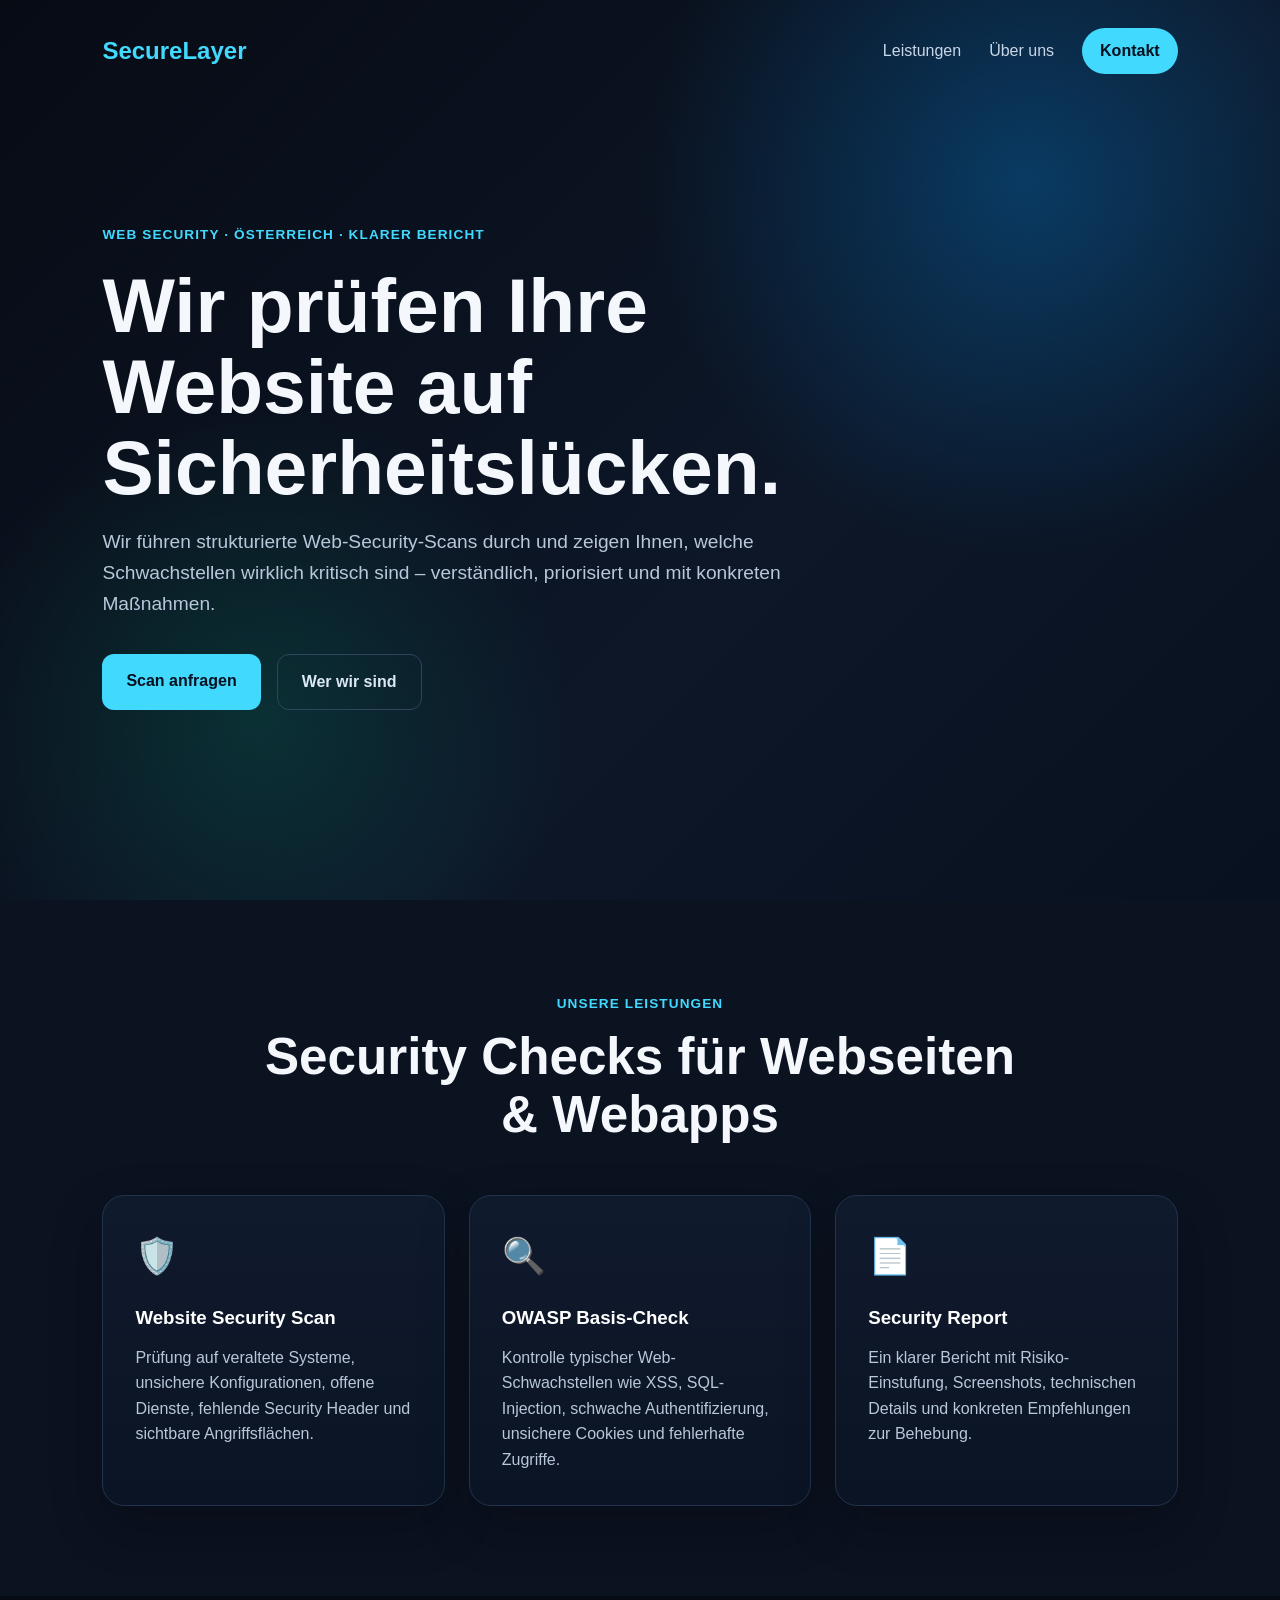
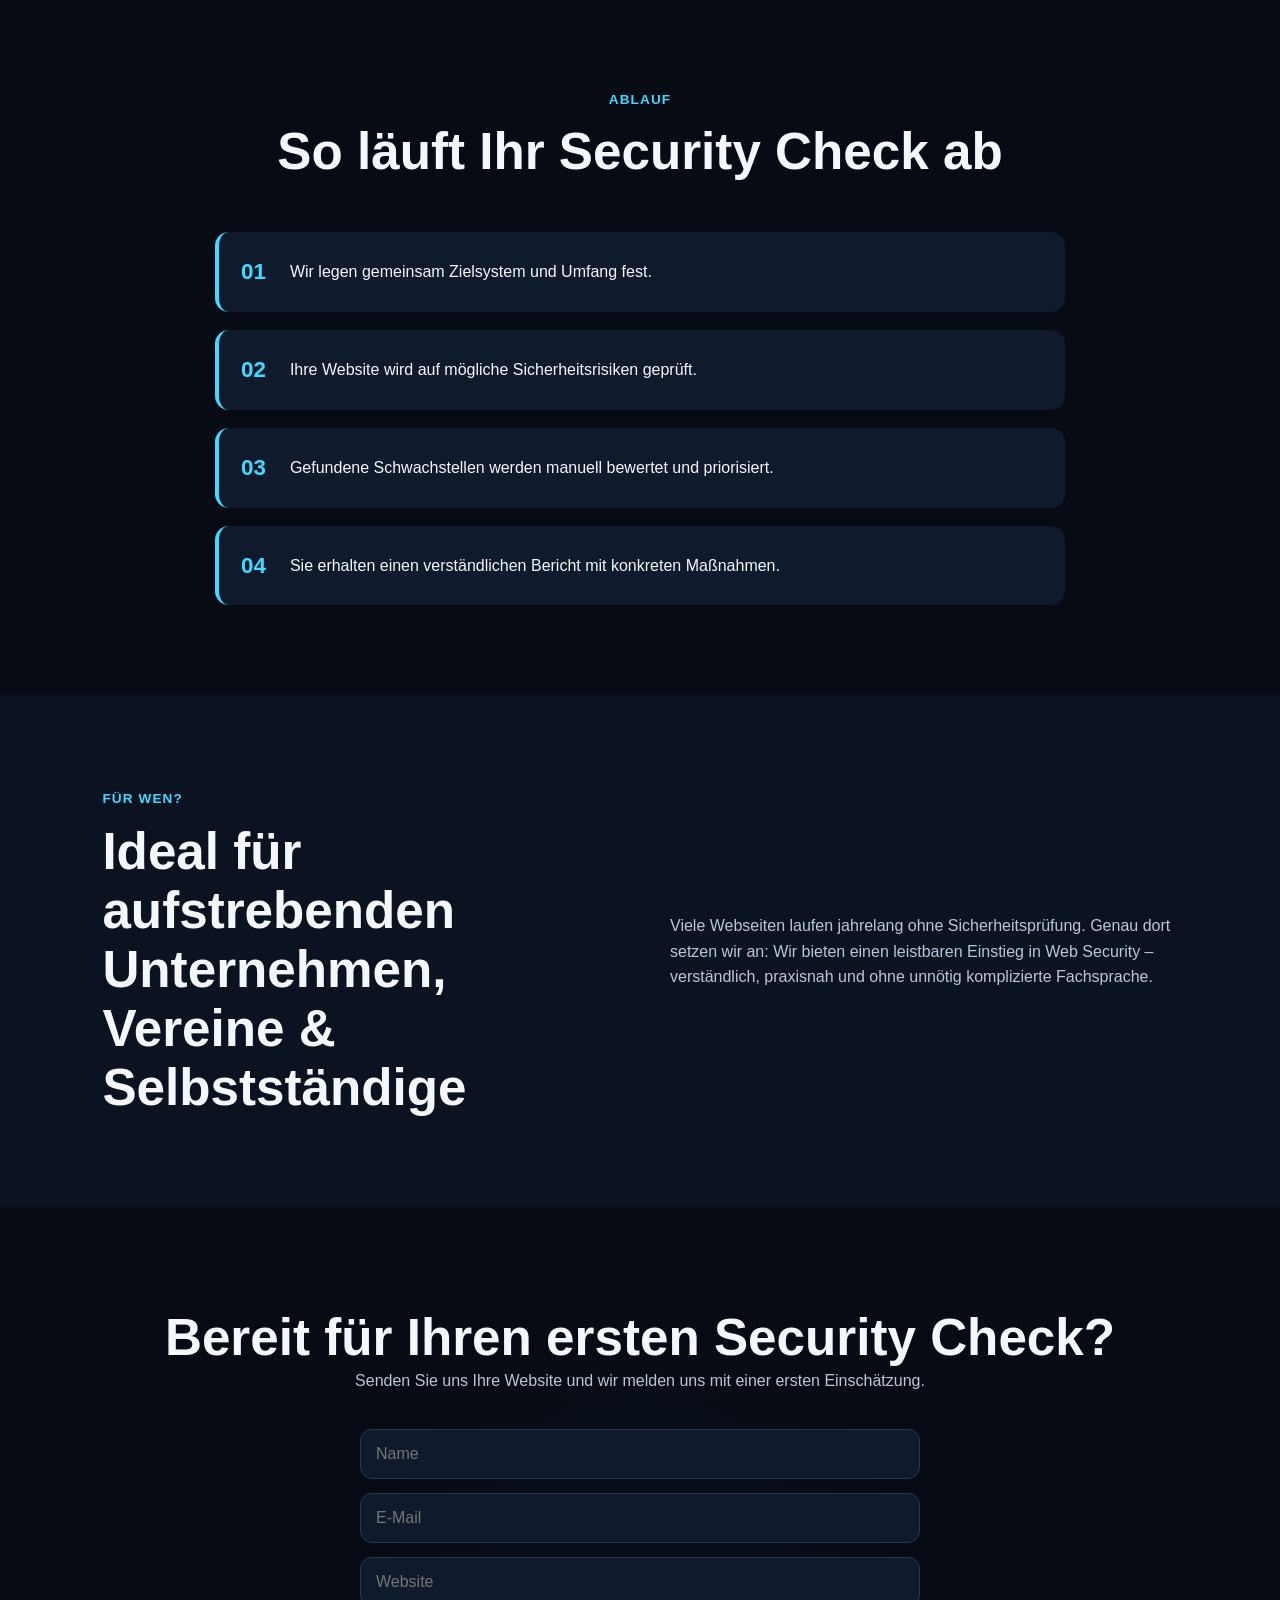
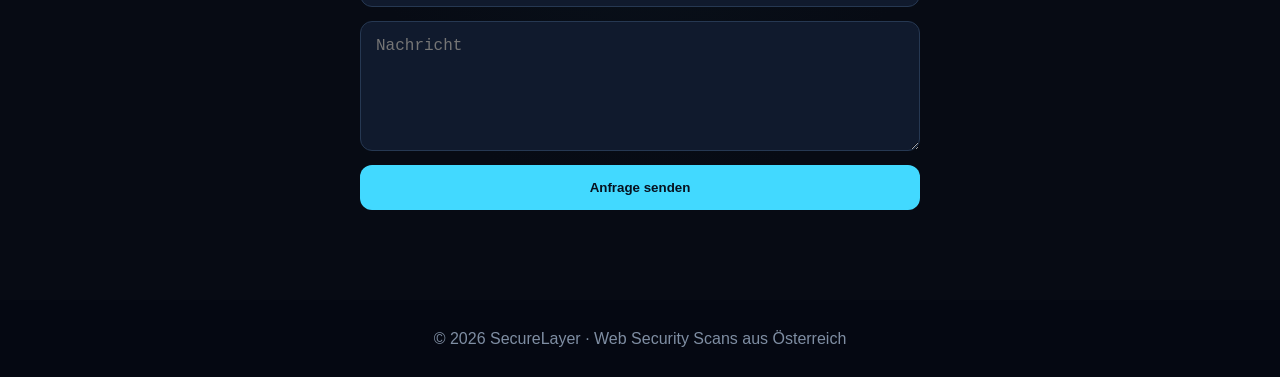
==== index.html @ 0f9eea91 "timeline umformuliert" ====
<!DOCTYPE html>
<html lang="de">
<head>
  <meta charset="UTF-8">
  <meta name="viewport" content="width=device-width, initial-scale=1.0">
  <title>SecureLayer | Web Security Scans</title>
  <link rel="stylesheet" href="style.css">
</head>
<body>

<header class="hero">
  <nav class="navbar">
    <div class="logo">SecureLayer</div>

    <div class="nav-links">
      <a href="#leistungen">Leistungen</a>
      <a href="about.html">Über uns</a>
      <a href="#kontakt" class="nav-cta">Kontakt</a>
    </div>
  </nav>

  <section class="hero-content">
    <div class="badge">Web Security · Österreich · Klarer Bericht</div>

    <h1>Wir prüfen Ihre Website auf Sicherheitslücken.</h1>

    <p>
      Wir führen strukturierte Web-Security-Scans durch und zeigen Ihnen,
      welche Schwachstellen wirklich kritisch sind – verständlich, priorisiert
      und mit konkreten Maßnahmen.
    </p>

    <div class="hero-buttons">
      <a href="#kontakt" class="btn primary">Scan anfragen</a>
      <a href="about.html" class="btn secondary">Wer wir sind</a>
    </div>
  </section>
</header>

<main>

  <section id="leistungen" class="section">
    <div class="section-title">
      <span>Unsere Leistungen</span>
      <h2>Security Checks für Webseiten & Webapps</h2>
    </div>

    <div class="service-grid">
      <article class="service-card">
        <div class="icon">🛡️</div>
        <h3>Website Security Scan</h3>
        <p>
          Prüfung auf veraltete Systeme, unsichere Konfigurationen,
          offene Dienste, fehlende Security Header und sichtbare Angriffsflächen.
        </p>
      </article>

      <article class="service-card">
        <div class="icon">🔍</div>
        <h3>OWASP Basis-Check</h3>
        <p>
          Kontrolle typischer Web-Schwachstellen wie XSS, SQL-Injection,
          schwache Authentifizierung, unsichere Cookies und fehlerhafte Zugriffe.
        </p>
      </article>

      <article class="service-card">
        <div class="icon">📄</div>
        <h3>Security Report</h3>
        <p>
          Ein klarer Bericht mit Risiko-Einstufung, Screenshots,
          technischen Details und konkreten Empfehlungen zur Behebung.
        </p>
      </article>
    </div>
  </section>

  <section class="section dark">
    <div class="section-title">
      <span>Ablauf</span>
      <h2>So läuft Ihr Security Check ab</h2>
    <!--immernoch umschreiben--> 
    </div>

    <div class="timeline">
      <div>
        <strong>01</strong>
        <p>Wir legen gemeinsam Zielsystem und Umfang fest.</p>
      </div>

      <div>
        <strong>02</strong>
        <p>Ihre Website wird auf mögliche Sicherheitsrisiken geprüft.</p>
      </div>

      <div>
        <strong>03</strong>
        <p>Gefundene Schwachstellen werden manuell bewertet und priorisiert.</p>
      </div>

      <div>
        <strong>04</strong>
        <p>Sie erhalten einen verständlichen Bericht mit konkreten Maßnahmen.</p>
      </div>
    </div>
  </section>
  <!--bis zu diesem Absatz--> 

  <section class="section">
    <div class="split">
      <div>
        <span class="small-label">Für wen?</span>
        <h2>Ideal für aufstrebenden Unternehmen, Vereine & Selbstständige</h2>
      </div>

      <p>
        Viele Webseiten laufen jahrelang ohne Sicherheitsprüfung.
        Genau dort setzen wir an: Wir bieten einen leistbaren Einstieg in
        Web Security – verständlich, praxisnah und ohne unnötig komplizierte Fachsprache.
      </p>
    </div>
  </section>

  <section id="kontakt" class="contact">
    <h2>Bereit für Ihren ersten Security Check?</h2>
    <p>Senden Sie uns Ihre Website und wir melden uns mit einer ersten Einschätzung.</p>

    <form>
      <input type="text" placeholder="Name">
      <input type="email" placeholder="E-Mail">
      <input type="text" placeholder="Website">
      <textarea placeholder="Nachricht"></textarea>
      <button type="submit">Anfrage senden</button>
    </form>
  </section>

</main>

<footer>
  <p>© 2026 SecureLayer · Web Security Scans aus Österreich</p>
</footer>

</body>
</html>
---- style.css ----
* {
  margin: 0;
  padding: 0;
  box-sizing: border-box;
}

body {
  font-family: Inter, Arial, sans-serif;
  background: #070b14;
  color: #f4f7fb;
  line-height: 1.6;
}

a {
  color: inherit;
  text-decoration: none;
}

.hero {
  min-height: 100vh;
  padding: 28px 8%;
  background:
    radial-gradient(circle at 80% 20%, rgba(0, 153, 255, 0.28), transparent 30%),
    radial-gradient(circle at 20% 80%, rgba(0, 255, 179, 0.12), transparent 25%),
    linear-gradient(135deg, #070b14, #0d1728 60%, #07111f);
}

.navbar {
  display: flex;
  justify-content: space-between;
  align-items: center;
}

.logo {
  font-size: 1.5rem;
  font-weight: 800;
  color: #42d9ff;
}

.nav-links {
  display: flex;
  gap: 28px;
  align-items: center;
}

.nav-links a {
  color: #c9d6e8;
}

.nav-cta {
  background: #42d9ff;
  color: #06111f !important;
  padding: 10px 18px;
  border-radius: 999px;
  font-weight: 700;
}

.hero-content {
  max-width: 820px;
  margin-top: 150px;
}

.badge,
.small-label,
.section-title span,
.subpage-title span {
  color: #42d9ff;
  font-weight: 700;
  letter-spacing: 0.08em;
  text-transform: uppercase;
  font-size: 0.85rem;
}

h1 {
  font-size: clamp(2.6rem, 6vw, 5rem);
  line-height: 1.05;
  margin: 20px 0;
}

.hero-content p,
.subpage-title p {
  max-width: 680px;
  color: #b8c7da;
  font-size: 1.2rem;
}

.hero-buttons {
  margin-top: 35px;
  display: flex;
  gap: 16px;
}

.btn {
  padding: 14px 24px;
  border-radius: 12px;
  font-weight: 800;
}

.primary {
  background: #42d9ff;
  color: #06111f;
}

.secondary {
  border: 1px solid #31445f;
  color: #dce8f7;
}

.section {
  padding: 90px 8%;
  background: #0b1220;
}

.dark {
  background: #070b14;
}

.section-title {
  text-align: center;
  max-width: 760px;
  margin: 0 auto 50px;
}

.section-title h2,
.contact h2,
.split h2 {
  font-size: clamp(2rem, 4vw, 3.2rem);
  line-height: 1.15;
  margin-top: 12px;
}

.service-grid,
.about-grid,
.values-grid {
  display: grid;
  grid-template-columns: repeat(3, 1fr);
  gap: 24px;
}

.about-grid {
  grid-template-columns: repeat(2, 1fr);
}

.service-card,
.profile-card,
.values-grid div {
  background: linear-gradient(180deg, #101a2d, #0b1424);
  border: 1px solid #21324d;
  border-radius: 22px;
  padding: 32px;
  box-shadow: 0 20px 50px rgba(0,0,0,0.25);
}

.service-card:hover,
.profile-card:hover {
  border-color: #42d9ff;
  transform: translateY(-4px);
  transition: 0.25s;
}

.icon {
  font-size: 2.2rem;
  margin-bottom: 18px;
}

.service-card h3,
.profile-card h3,
.values-grid h3 {
  color: #ffffff;
  margin-bottom: 12px;
}

.service-card p,
.profile-card p,
.values-grid p,
.split p {
  color: #b8c7da;
}

.timeline {
  max-width: 850px;
  margin: auto;
  display: grid;
  gap: 18px;
}

.timeline div {
  display: flex;
  gap: 24px;
  align-items: center;
  padding: 22px;
  background: #101a2d;
  border-left: 4px solid #42d9ff;
  border-radius: 14px;
}

.timeline strong {
  color: #42d9ff;
  font-size: 1.4rem;
}

.split {
  display: grid;
  grid-template-columns: 1fr 1fr;
  gap: 60px;
  align-items: center;
}

.contact {
  padding: 90px 8%;
  text-align: center;
  background:
    linear-gradient(rgba(7, 11, 20, 0.88), rgba(7, 11, 20, 0.95)),
    radial-gradient(circle at center, rgba(66, 217, 255, 0.25), transparent 35%);
}

.contact p {
  color: #b8c7da;
}

form {
  max-width: 560px;
  margin: 35px auto 0;
  display: grid;
  gap: 14px;
}

input,
textarea {
  width: 100%;
  padding: 15px;
  background: #101a2d;
  border: 1px solid #263852;
  border-radius: 12px;
  color: white;
  font-size: 1rem;
}

textarea {
  min-height: 130px;
}

button {
  padding: 15px;
  border: none;
  border-radius: 12px;
  background: #42d9ff;
  color: #06111f;
  font-weight: 800;
  cursor: pointer;
}

.subpage-header {
  padding: 28px 8% 100px;
  background:
    radial-gradient(circle at top right, rgba(66, 217, 255, 0.25), transparent 30%),
    #070b14;
}

.subpage-title {
  margin-top: 110px;
  max-width: 780px;
}

.avatar {
  width: 72px;
  height: 72px;
  border-radius: 50%;
  background: #42d9ff;
  color: #06111f;
  display: grid;
  place-items: center;
  font-size: 2rem;
  font-weight: 900;
  margin-bottom: 22px;
}

.role {
  color: #42d9ff !important;
  font-weight: 700;
  margin-bottom: 12px;
}

footer {
  padding: 26px 8%;
  text-align: center;
  background: #050812;
  color: #7f8ea3;
}

@media (max-width: 850px) {
  .nav-links {
    gap: 14px;
    font-size: 0.9rem;
  }

  .hero-content {
    margin-top: 100px;
  }

  .service-grid,
  .about-grid,
  .values-grid,
  .split {
    grid-template-columns: 1fr;
  }

  .hero-buttons {
    flex-direction: column;
  }
}

.hamburger {
  display: none;
  width: 42px;
  height: 42px;
  padding: 0;
  background: rgba(255,255,255,0.06);
  border: 1px solid #263852;
  border-radius: 10px;
  cursor: pointer;
  justify-content: center;
  align-items: center;
  flex-direction: column;
  gap: 5px;
  z-index: 30;
}

.hamburger span {
  display: block;
  width: 24px;
  height: 3px;
  background: #ffffff;
  border-radius: 999px;
  transition: 0.25s;
  flex-shrink: 0;
}

.hamburger.active span:nth-child(1) {
  transform: translateY(8px) rotate(45deg);
}

.hamburger.active span:nth-child(2) {
  opacity: 0;
}

.hamburger.active span:nth-child(3) {
  transform: translateY(-8px) rotate(-45deg);
}

@media (max-width: 850px) {
  .navbar {
    position: relative;
  }

  .hamburger {
    display: flex;
    z-index: 30;
}

  .nav-links {
    position: absolute;
    top: 60px;
    right: 0;
    display: none;
    flex-direction: column;
    align-items: flex-start;
    gap: 18px;
    width: 230px;
    padding: 24px;
    background: #101a2d;
    border: 1px solid #263852;
    border-radius: 16px;
    box-shadow: 0 20px 50px rgba(0,0,0,0.35);
    z-index: 25;
  }

  .nav-links.active {
    display: flex;
  }

  .nav-cta {
    width: 100%;
    text-align: center;
  }

  .hero,
  .section,
  .contact,
  .subpage-header {
    padding-left: 24px;
    padding-right: 24px;
  }

  .hero-content {
    margin-top: 100px;
    max-width: 100%;
  }

  h1 {
    font-size: 2.7rem;
  }

  .hero-content p,
  .subpage-title p {
    max-width: 95%;
    font-size: 1.05rem;
  }

  .hero-buttons {
    flex-direction: column;
  }

  .btn {
    text-align: center;
  }
}
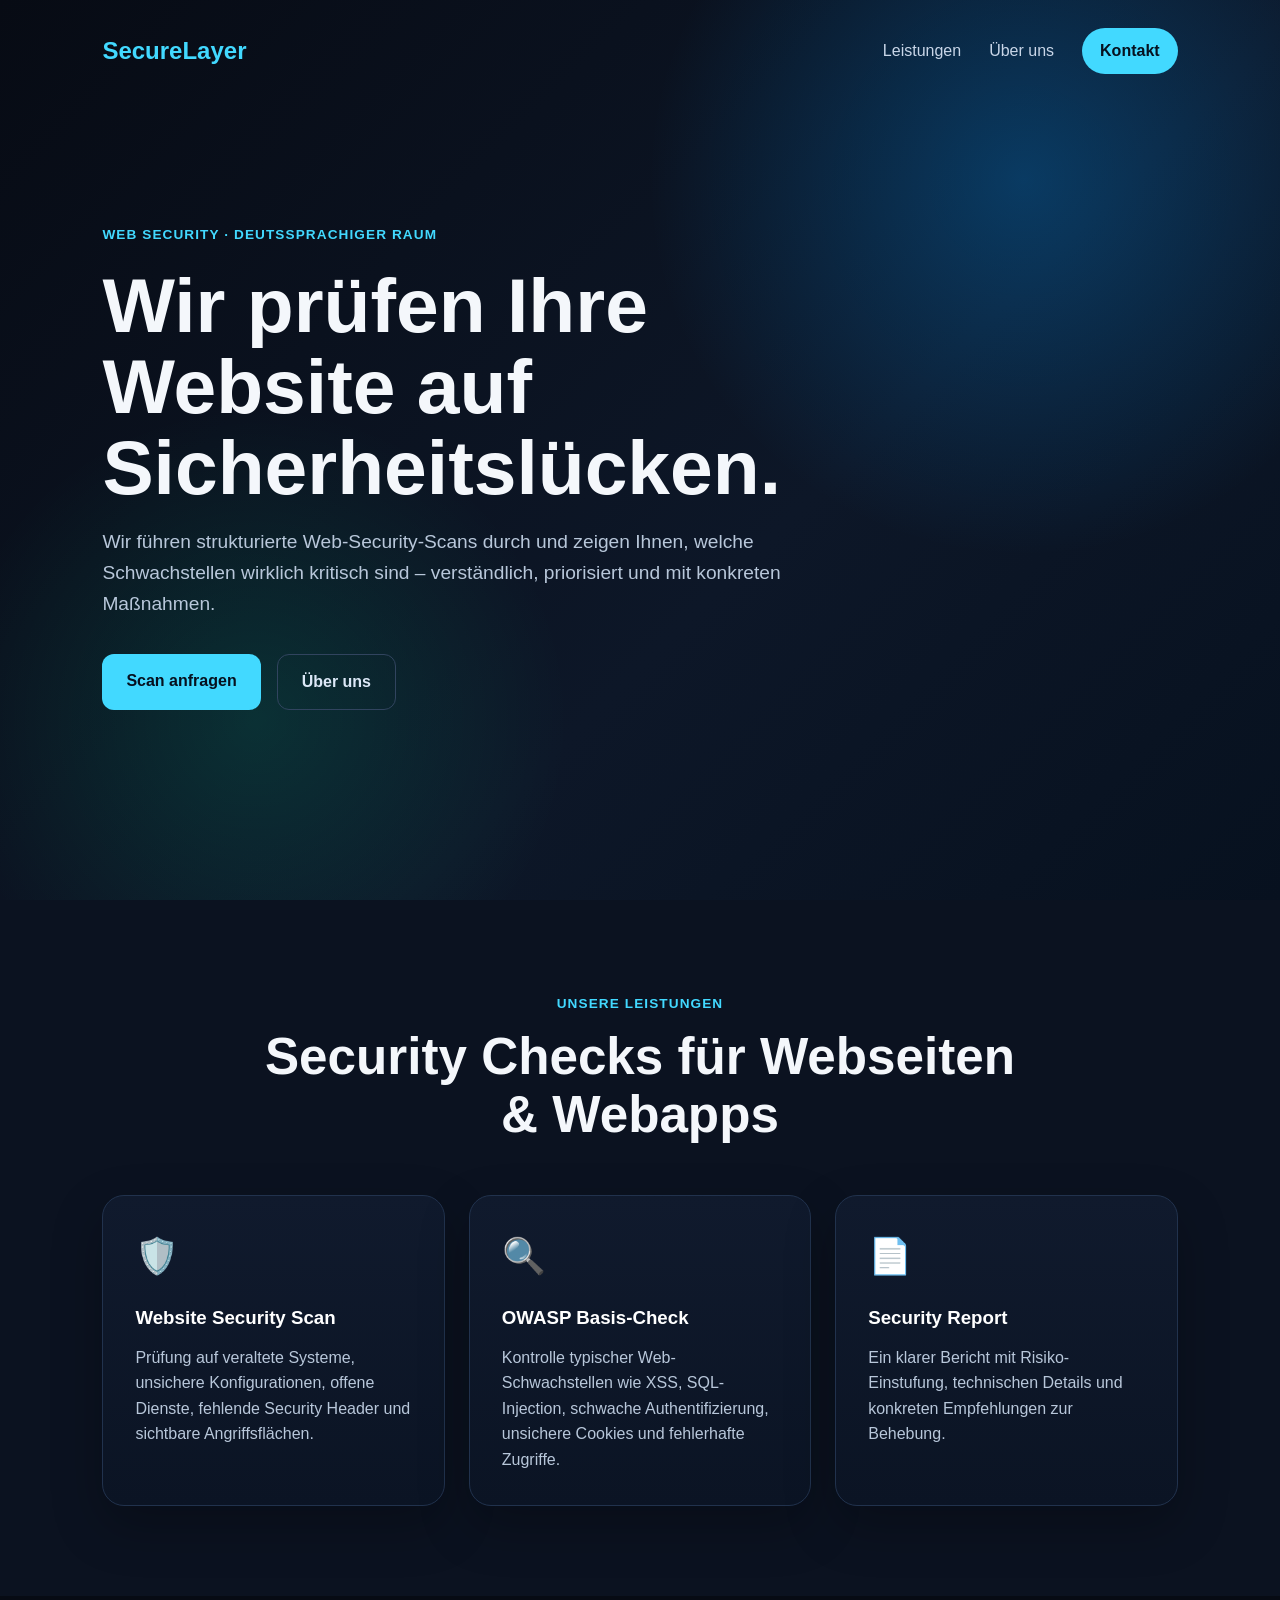
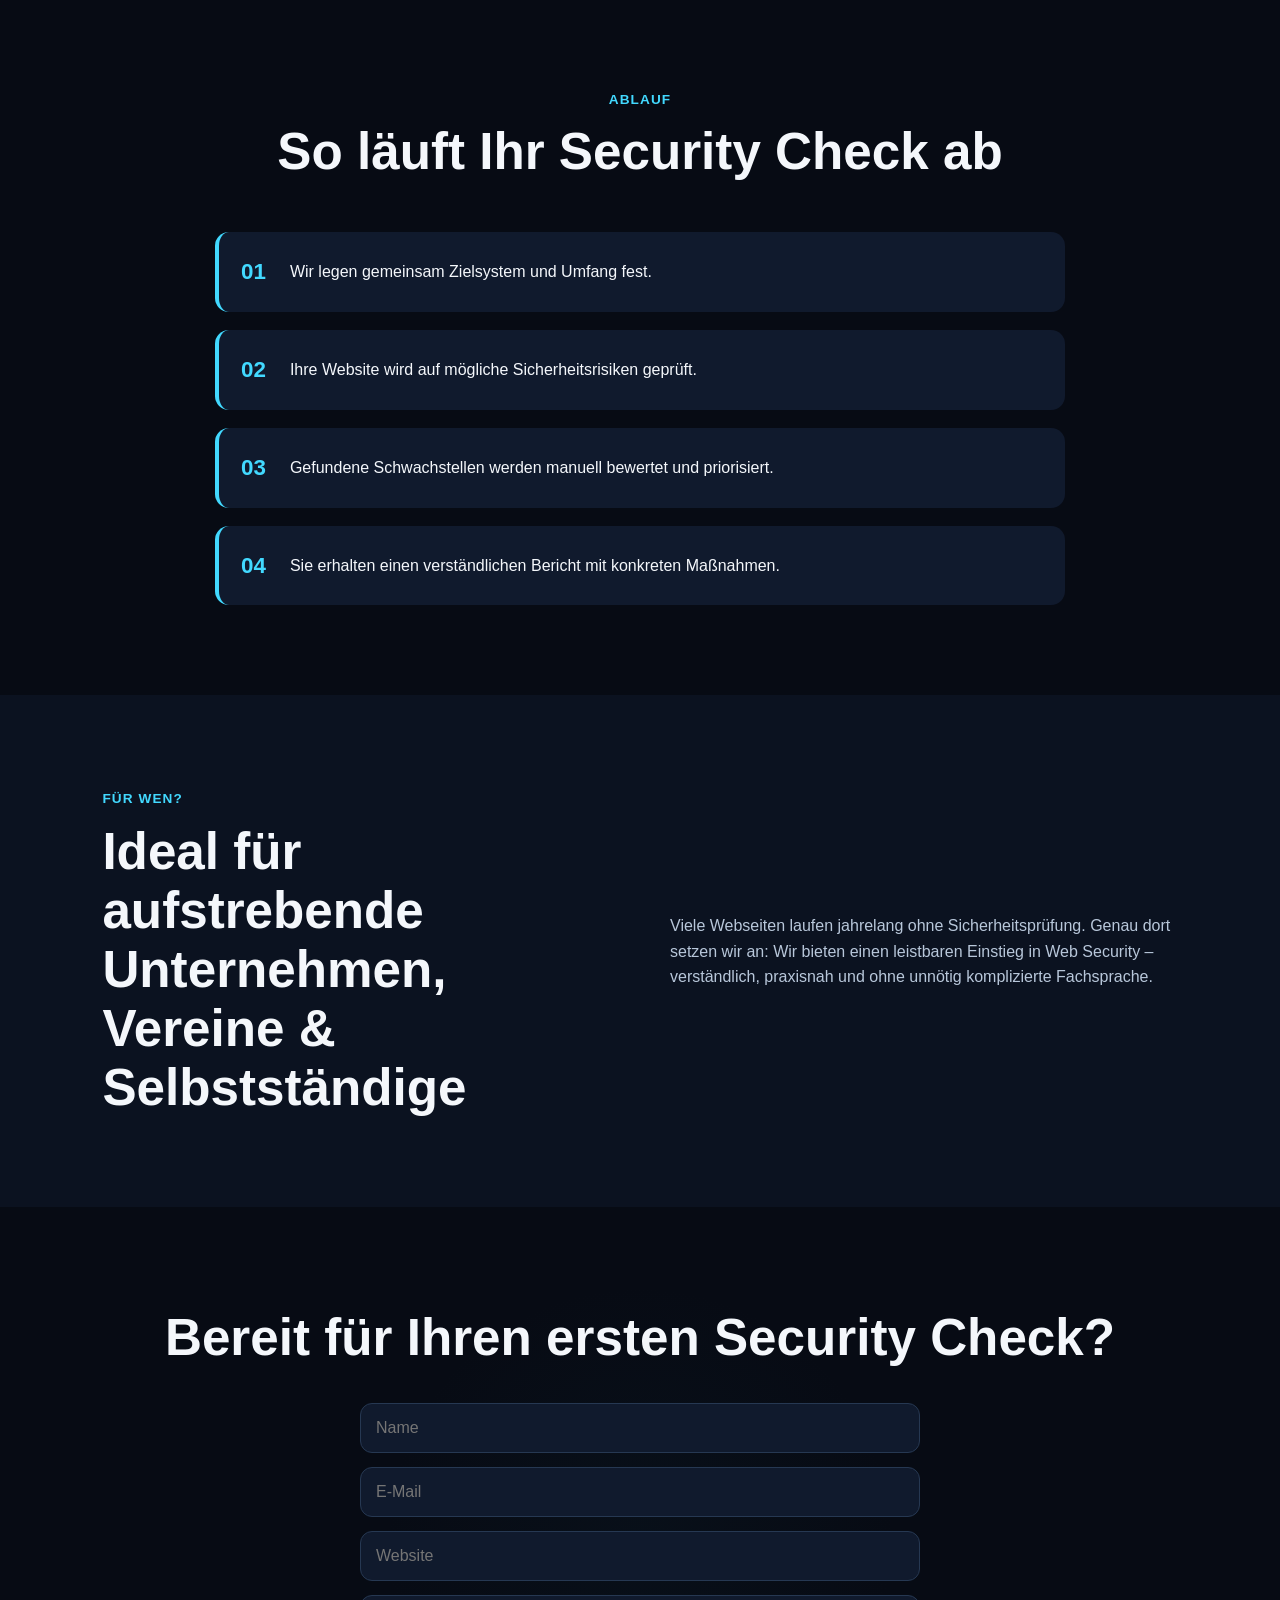
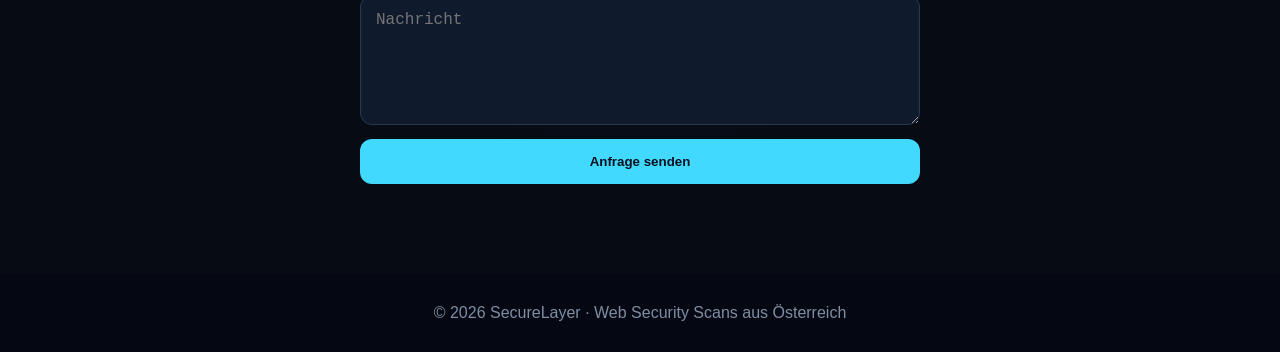
==== commit 9c89c53a: "formulierungen grändert" ====
--- a/index.html
+++ b/index.html
@@ -20,7 +20,7 @@
   </nav>
 
   <section class="hero-content">
-    <div class="badge">Web Security · Österreich · Klarer Bericht</div>
+    <div class="badge">Web Security · Deutssprachiger Raum</div>
 
     <h1>Wir prüfen Ihre Website auf Sicherheitslücken.</h1>
 
@@ -32,7 +32,7 @@
 
     <div class="hero-buttons">
       <a href="#kontakt" class="btn primary">Scan anfragen</a>
-      <a href="about.html" class="btn secondary">Wer wir sind</a>
+      <a href="about.html" class="btn secondary">Über uns</a>
     </div>
   </section>
 </header>
@@ -68,7 +68,7 @@
         <div class="icon">📄</div>
         <h3>Security Report</h3>
         <p>
-          Ein klarer Bericht mit Risiko-Einstufung, Screenshots,
+          Ein klarer Bericht mit Risiko-Einstufung,
           technischen Details und konkreten Empfehlungen zur Behebung.
         </p>
       </article>
@@ -110,7 +110,7 @@
     <div class="split">
       <div>
         <span class="small-label">Für wen?</span>
-        <h2>Ideal für aufstrebenden Unternehmen, Vereine & Selbstständige</h2>
+        <h2>Ideal für aufstrebende Unternehmen, Vereine & Selbstständige</h2>
       </div>
 
       <p>
@@ -123,12 +123,11 @@
 
   <section id="kontakt" class="contact">
     <h2>Bereit für Ihren ersten Security Check?</h2>
-    <p>Senden Sie uns Ihre Website und wir melden uns mit einer ersten Einschätzung.</p>
 
     <form>
       <input type="text" placeholder="Name">
       <input type="email" placeholder="E-Mail">
-      <input type="text" placeholder="Website">
+      <input type="text" placeholder="Website">     <!--Logik zum Formular senden implementieren. (GetForm)-->
       <textarea placeholder="Nachricht"></textarea>
       <button type="submit">Anfrage senden</button>
     </form>
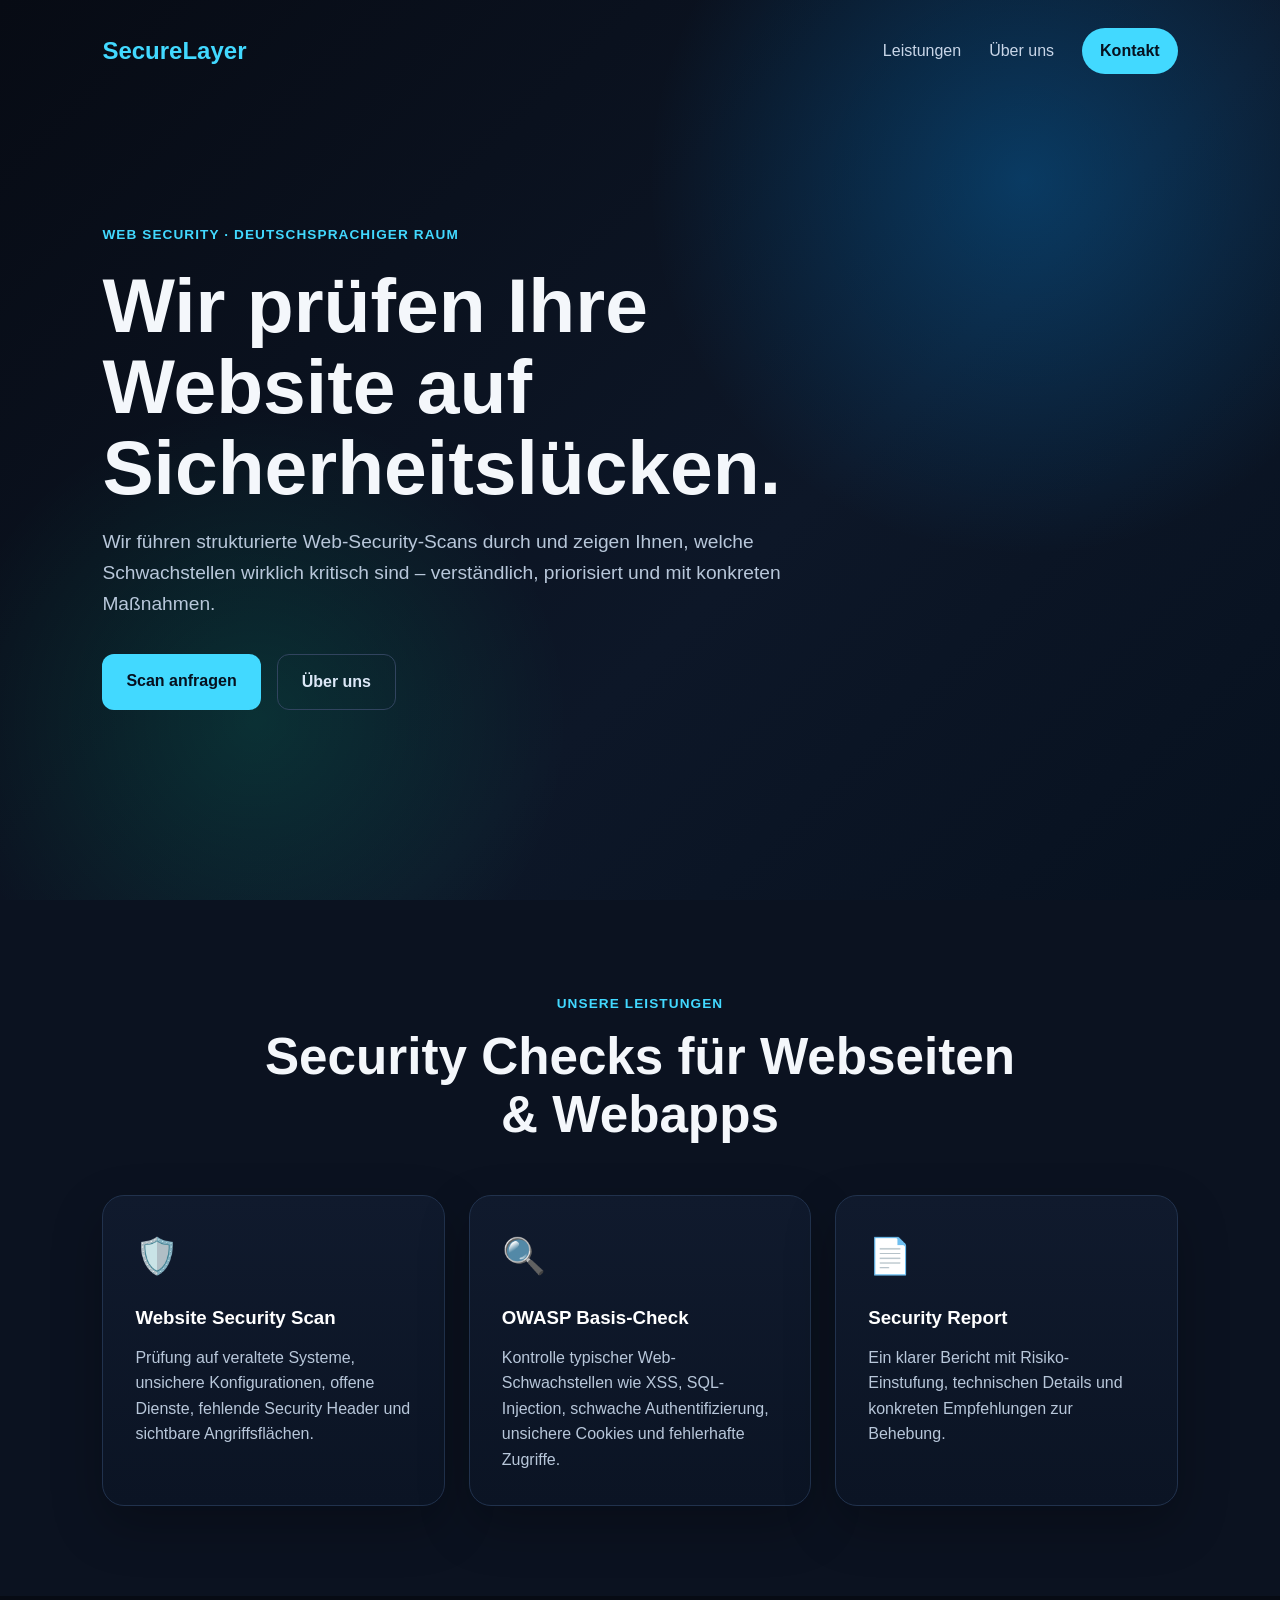
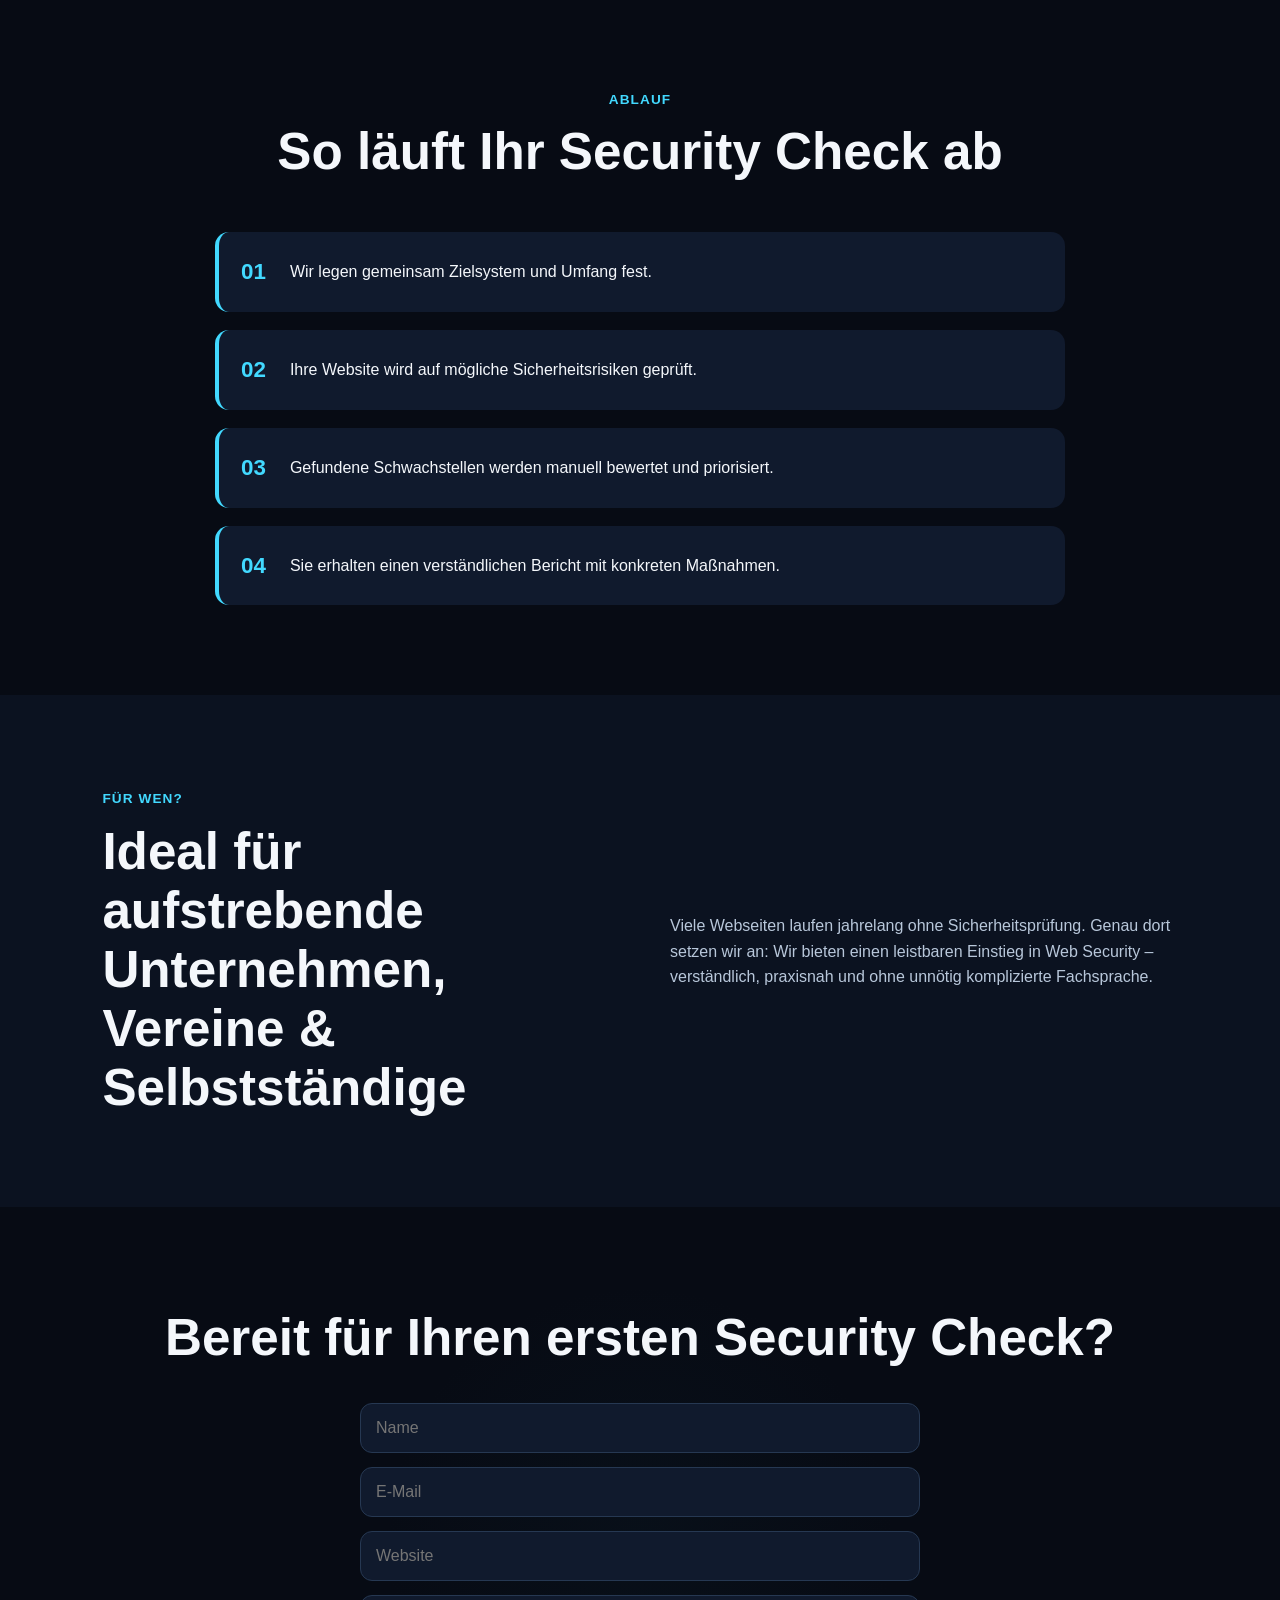
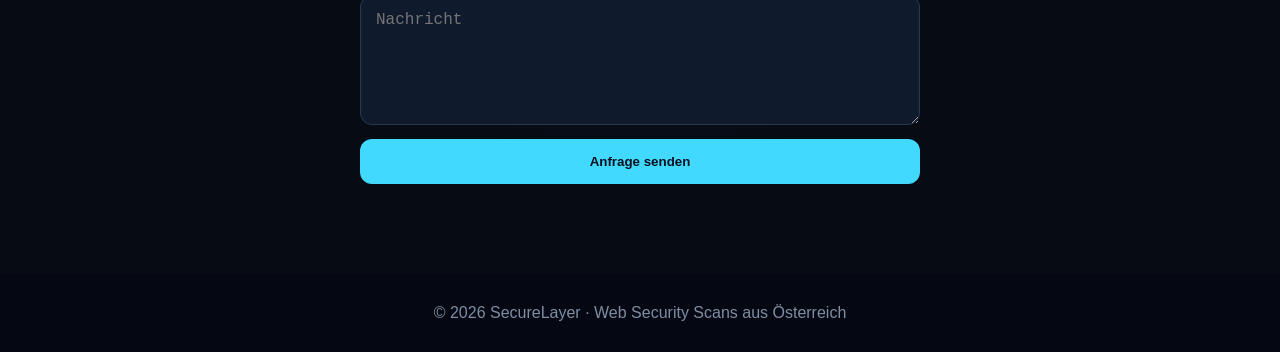
==== commit 695ddb34: "Kontakt mal eingefügt" ====
--- a/index.html
+++ b/index.html
@@ -4,13 +4,20 @@
   <meta charset="UTF-8">
   <meta name="viewport" content="width=device-width, initial-scale=1.0">
   <title>SecureLayer | Web Security Scans</title>
+  <script defer src="script.js"></script>
   <link rel="stylesheet" href="style.css">
 </head>
 <body>
 
 <header class="hero">
   <nav class="navbar">
-    <div class="logo">SecureLayer</div>
+    <a href="index.html" class="logo">SecureLayer</a>
+
+    <button class="hamburger" aria-label="Menü öffnen">
+      <span></span>
+      <span></span>
+      <span></span>
+    </button>
 
     <div class="nav-links">
       <a href="#leistungen">Leistungen</a>
@@ -20,7 +27,7 @@
   </nav>
 
   <section class="hero-content">
-    <div class="badge">Web Security · Deutssprachiger Raum</div>
+    <div class="badge">Web Security · Deutschsprachiger Raum</div>
 
     <h1>Wir prüfen Ihre Website auf Sicherheitslücken.</h1>
 
@@ -79,7 +86,6 @@
     <div class="section-title">
       <span>Ablauf</span>
       <h2>So läuft Ihr Security Check ab</h2>
-    <!--immernoch umschreiben--> 
     </div>
 
     <div class="timeline">
@@ -104,7 +110,6 @@
       </div>
     </div>
   </section>
-  <!--bis zu diesem Absatz--> 
 
   <section class="section">
     <div class="split">
@@ -124,12 +129,21 @@
   <section id="kontakt" class="contact">
     <h2>Bereit für Ihren ersten Security Check?</h2>
 
-    <form>
-      <input type="text" placeholder="Name">
-      <input type="email" placeholder="E-Mail">
-      <input type="text" placeholder="Website">     <!--Logik zum Formular senden implementieren. (GetForm)-->
-      <textarea placeholder="Nachricht"></textarea>
+    <form action="https://api.web3forms.com/submit" method="POST">
+
+      <input type="hidden" name="access_key" value="a3ebf097-d798-4475-a22f-1816e7b226af">
+      <input type="hidden" name="subject" value="Neue Anfrage über SecureLayer">
+
+      <input type="text" name="name" placeholder="Name" required>
+
+      <input type="email" name="email" placeholder="E-Mail" required>
+
+      <input type="text" name="website" placeholder="Website">
+
+      <textarea name="message" placeholder="Nachricht" required></textarea>
+
       <button type="submit">Anfrage senden</button>
+
     </form>
   </section>
 
@@ -140,4 +154,4 @@
 </footer>
 
 </body>
-</html>
+</html>
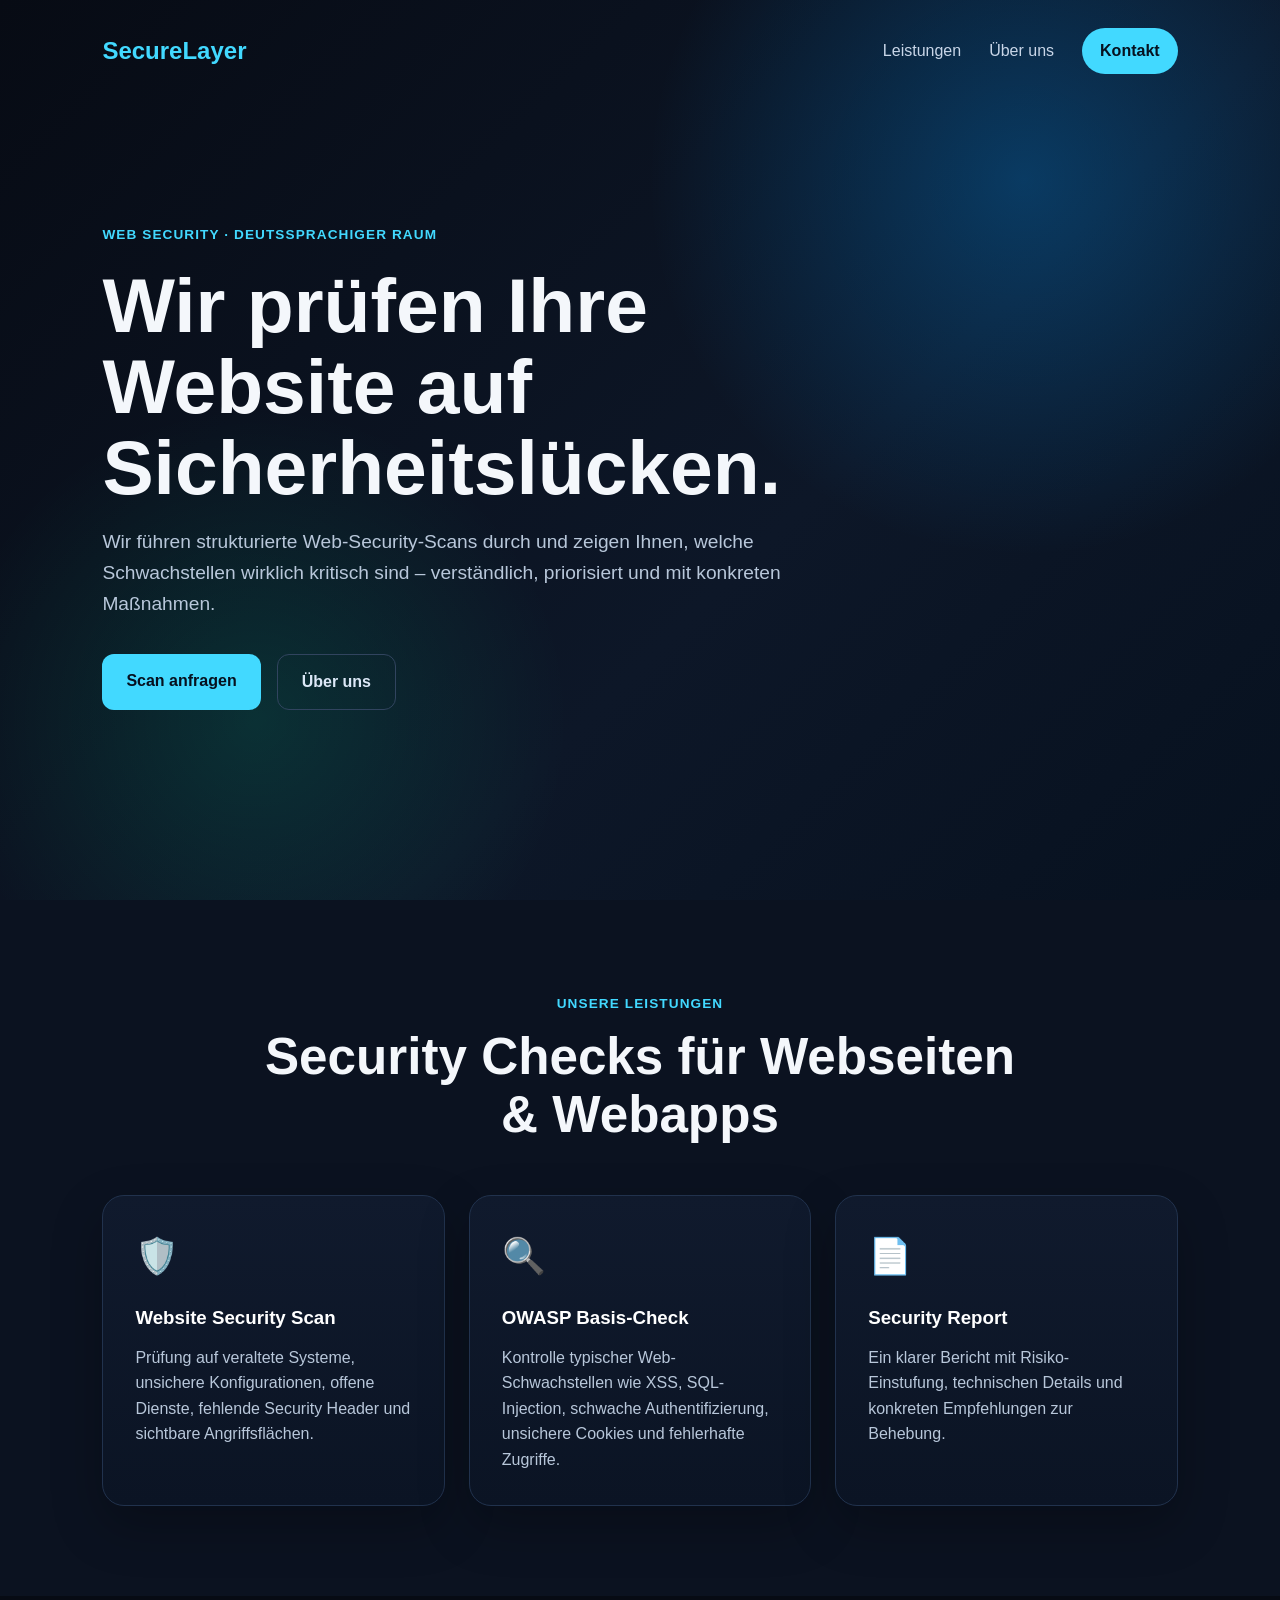
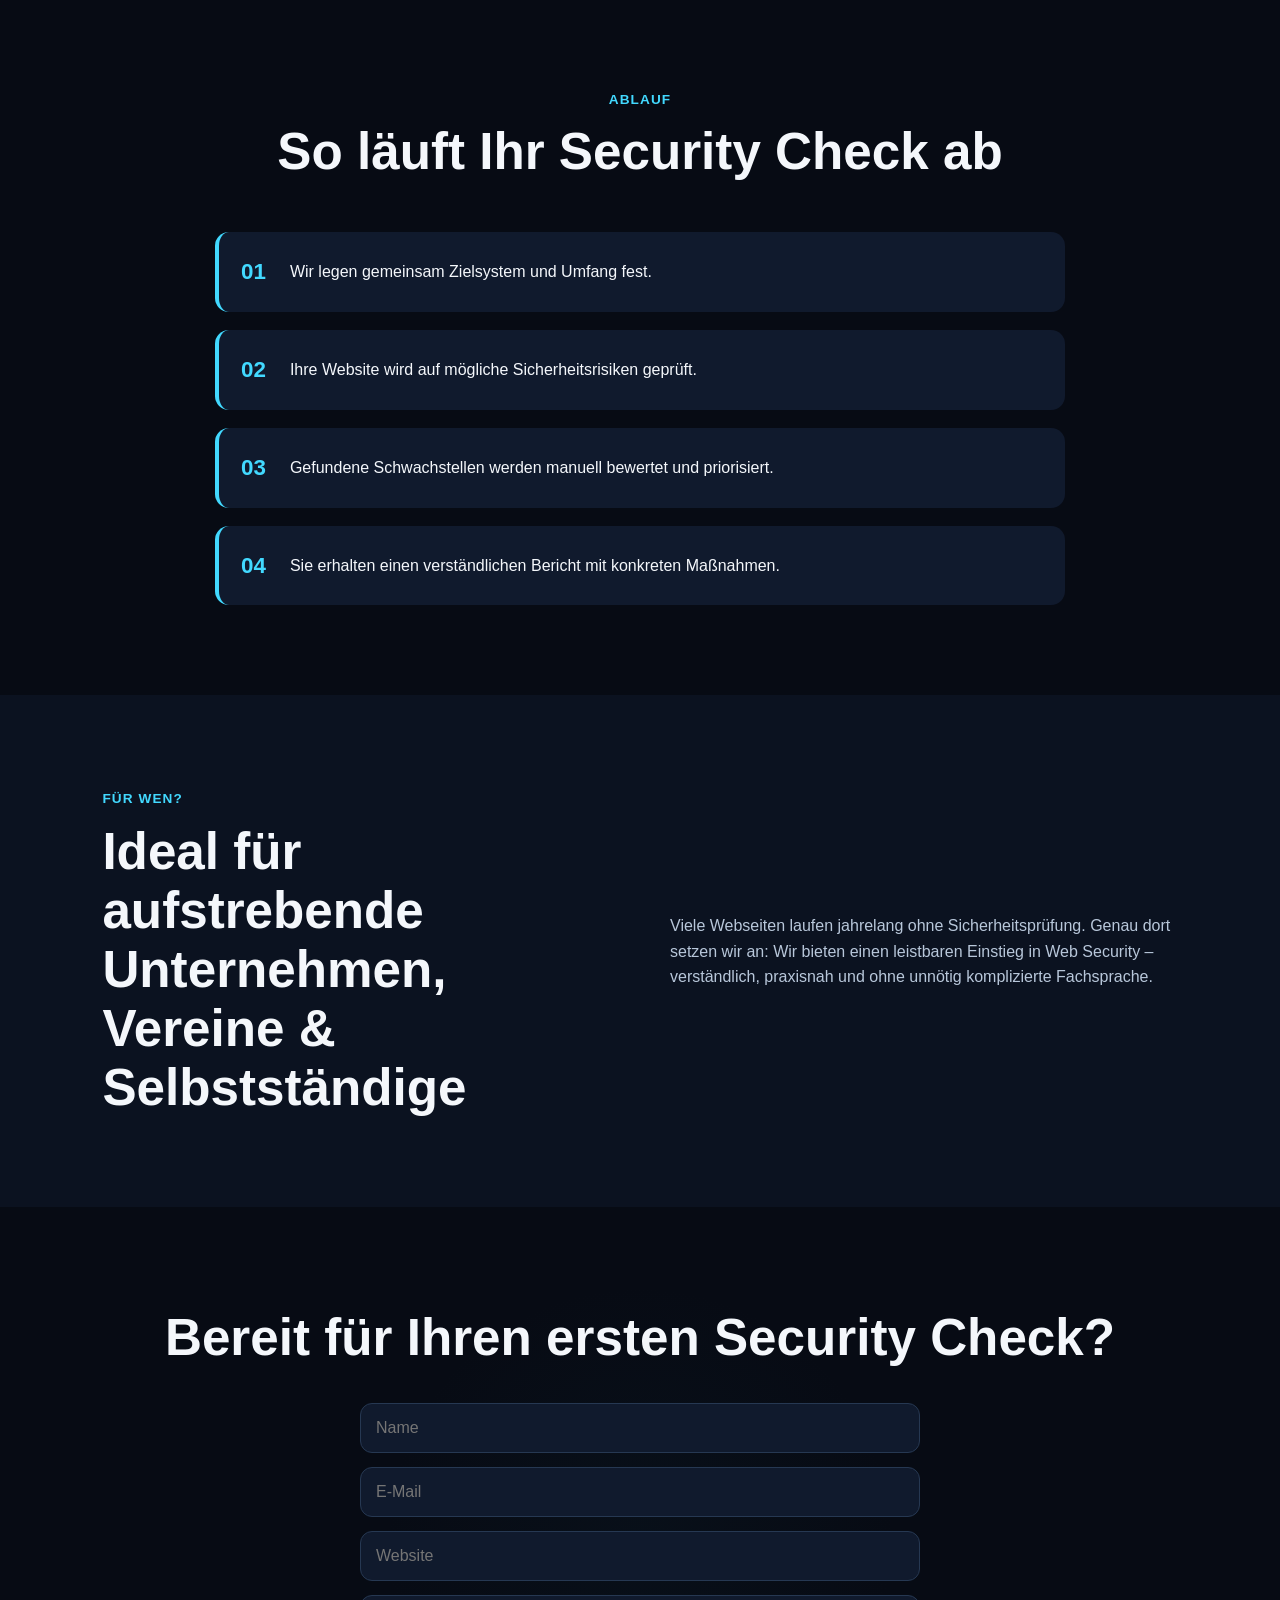
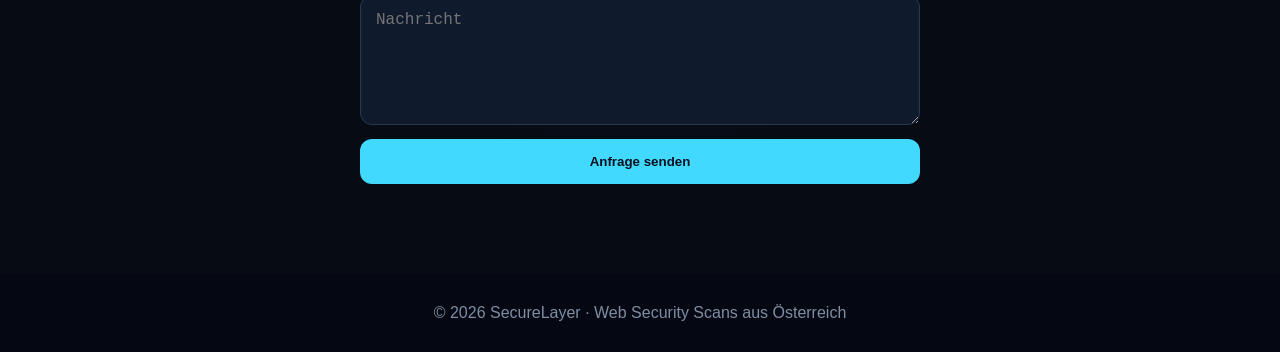
==== commit ade82f9d: "Logo klickbar machen" ====
--- a/index.html
+++ b/index.html
@@ -11,23 +11,23 @@
 
 <header class="hero">
   <nav class="navbar">
-    <a href="index.html" class="logo">SecureLayer</a>
+  <a href="index.html" class="logo">SecureLayer</a>
 
-    <button class="hamburger" aria-label="Menü öffnen">
-      <span></span>
-      <span></span>
-      <span></span>
-    </button>
+  <button class="hamburger" aria-label="Menü öffnen">
+    <span></span>
+    <span></span>
+    <span></span>
+  </button>
 
-    <div class="nav-links">
-      <a href="#leistungen">Leistungen</a>
-      <a href="about.html">Über uns</a>
-      <a href="#kontakt" class="nav-cta">Kontakt</a>
-    </div>
-  </nav>
+  <div class="nav-links">
+    <a href="#leistungen">Leistungen</a>
+    <a href="about.html">Über uns</a>
+    <a href="#kontakt" class="nav-cta">Kontakt</a>
+  </div>
+</nav>
 
   <section class="hero-content">
-    <div class="badge">Web Security · Deutschsprachiger Raum</div>
+    <div class="badge">Web Security · Deutssprachiger Raum</div>
 
     <h1>Wir prüfen Ihre Website auf Sicherheitslücken.</h1>
 
@@ -86,6 +86,7 @@
     <div class="section-title">
       <span>Ablauf</span>
       <h2>So läuft Ihr Security Check ab</h2>
+    <!--immernoch umschreiben--> 
     </div>
 
     <div class="timeline">
@@ -110,6 +111,7 @@
       </div>
     </div>
   </section>
+  <!--bis zu diesem Absatz--> 
 
   <section class="section">
     <div class="split">
@@ -129,21 +131,12 @@
   <section id="kontakt" class="contact">
     <h2>Bereit für Ihren ersten Security Check?</h2>
 
-    <form action="https://api.web3forms.com/submit" method="POST">
-
-      <input type="hidden" name="access_key" value="a3ebf097-d798-4475-a22f-1816e7b226af">
-      <input type="hidden" name="subject" value="Neue Anfrage über SecureLayer">
-
-      <input type="text" name="name" placeholder="Name" required>
-
-      <input type="email" name="email" placeholder="E-Mail" required>
-
-      <input type="text" name="website" placeholder="Website">
-
-      <textarea name="message" placeholder="Nachricht" required></textarea>
-
+    <form>
+      <input type="text" placeholder="Name">
+      <input type="email" placeholder="E-Mail">
+      <input type="text" placeholder="Website">     <!--Logik zum Formular senden implementieren. (GetForm)-->
+      <textarea placeholder="Nachricht"></textarea>
       <button type="submit">Anfrage senden</button>
-
     </form>
   </section>
 
@@ -154,4 +147,4 @@
 </footer>
 
 </body>
-</html>+</html>
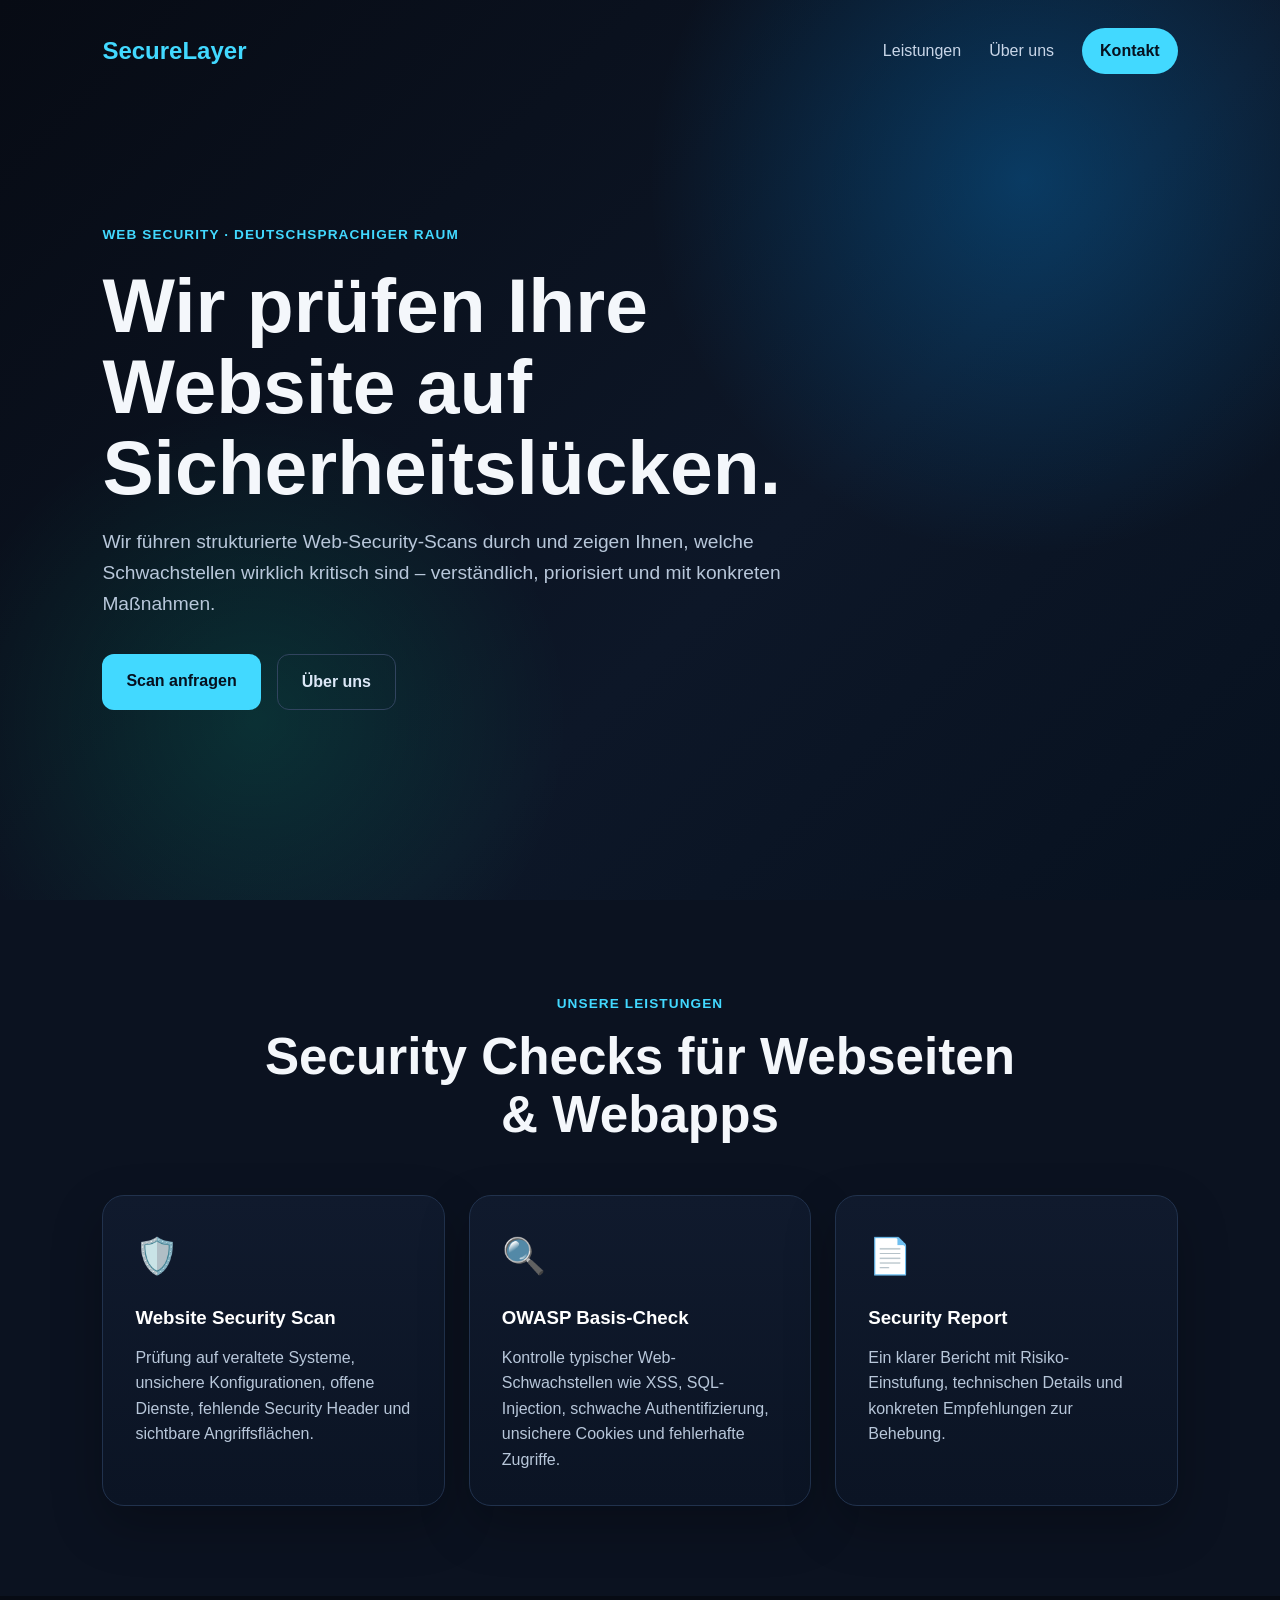
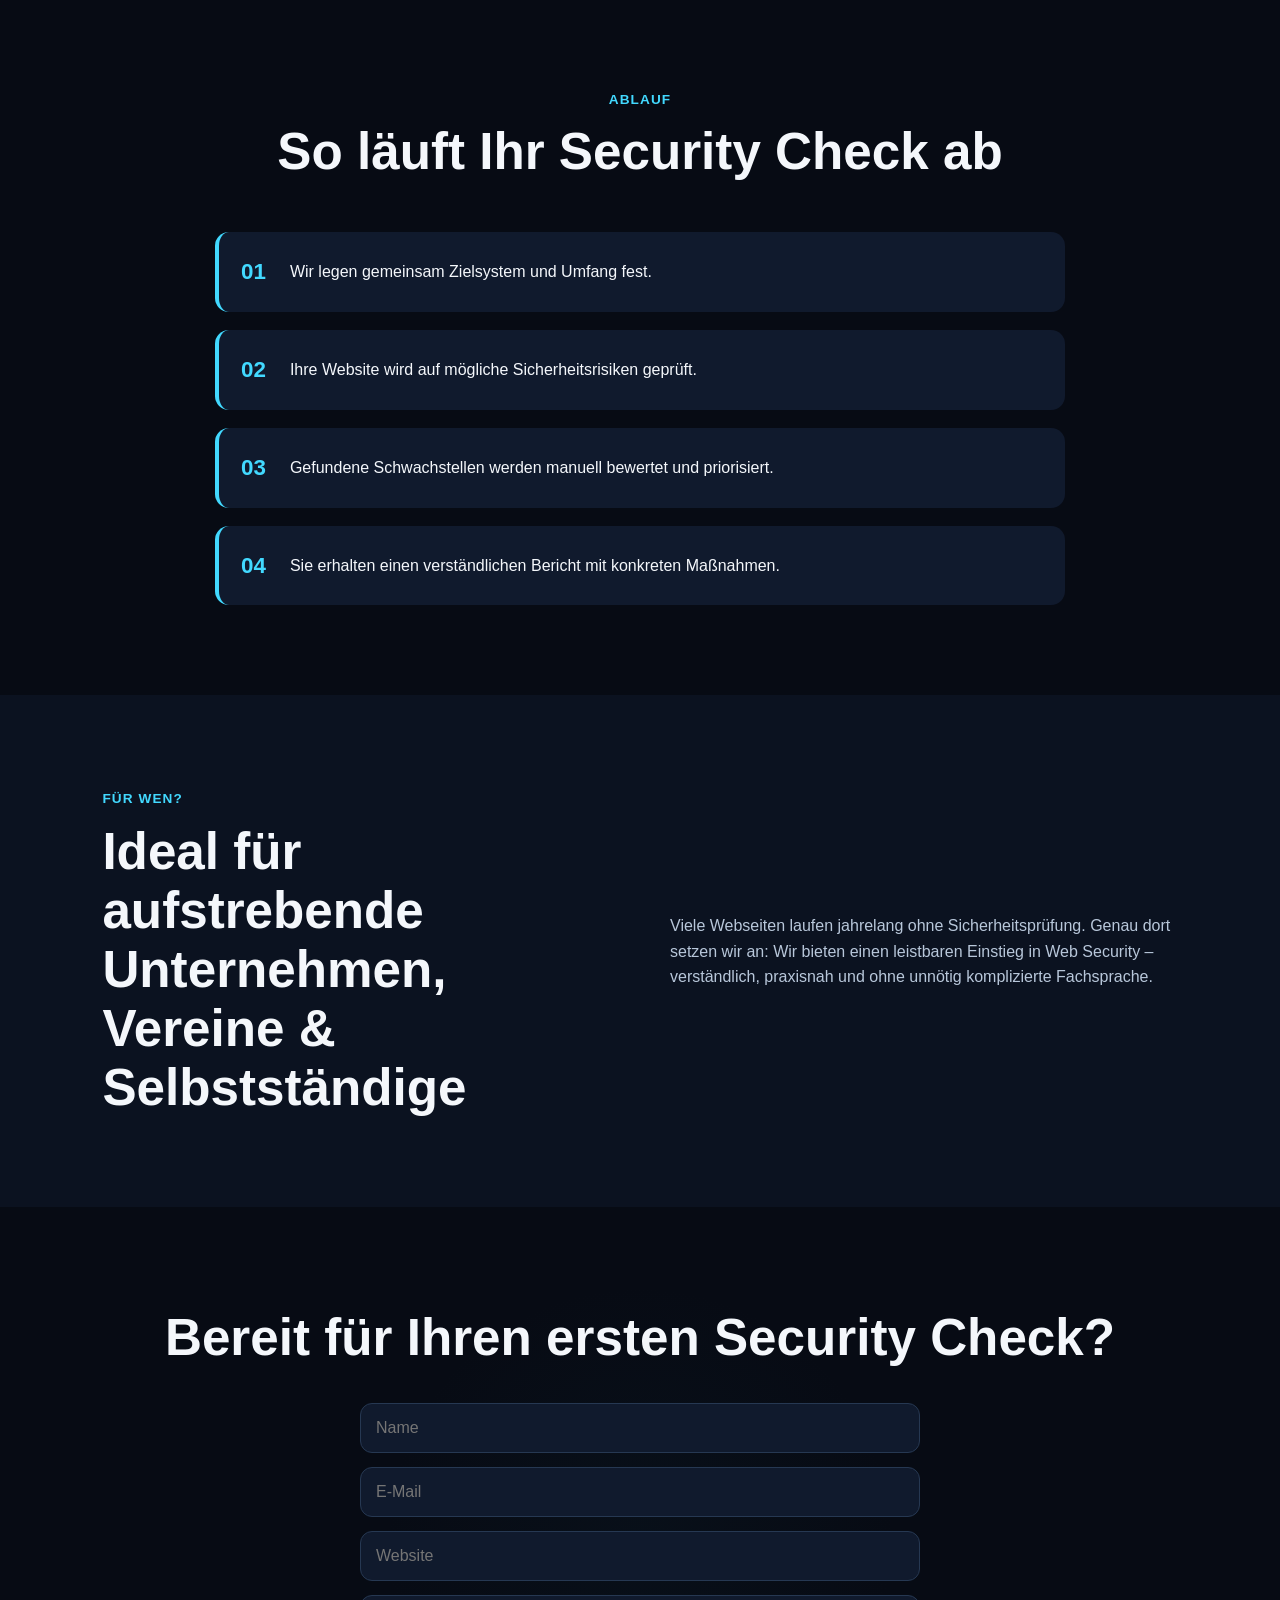
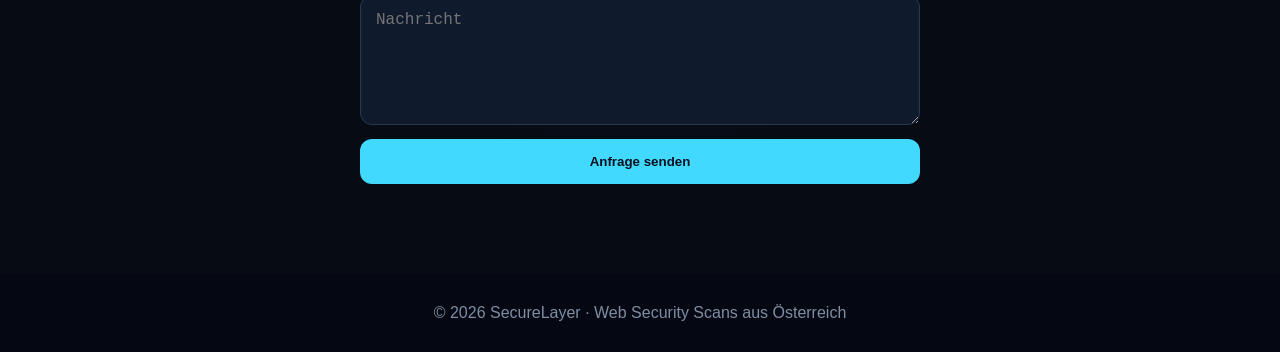
==== commit 2964b78d: "Spam-Schutz noch eingefügt" ====
--- a/index.html
+++ b/index.html
@@ -11,23 +11,23 @@
 
 <header class="hero">
   <nav class="navbar">
-  <a href="index.html" class="logo">SecureLayer</a>
+    <a href="index.html" class="logo">SecureLayer</a>
 
-  <button class="hamburger" aria-label="Menü öffnen">
-    <span></span>
-    <span></span>
-    <span></span>
-  </button>
+    <button class="hamburger" aria-label="Menü öffnen">
+      <span></span>
+      <span></span>
+      <span></span>
+    </button>
 
-  <div class="nav-links">
-    <a href="#leistungen">Leistungen</a>
-    <a href="about.html">Über uns</a>
-    <a href="#kontakt" class="nav-cta">Kontakt</a>
-  </div>
-</nav>
+    <div class="nav-links">
+      <a href="#leistungen">Leistungen</a>
+      <a href="about.html">Über uns</a>
+      <a href="#kontakt" class="nav-cta">Kontakt</a>
+    </div>
+  </nav>
 
   <section class="hero-content">
-    <div class="badge">Web Security · Deutssprachiger Raum</div>
+    <div class="badge">Web Security · Deutschsprachiger Raum</div>
 
     <h1>Wir prüfen Ihre Website auf Sicherheitslücken.</h1>
 
@@ -86,7 +86,6 @@
     <div class="section-title">
       <span>Ablauf</span>
       <h2>So läuft Ihr Security Check ab</h2>
-    <!--immernoch umschreiben--> 
     </div>
 
     <div class="timeline">
@@ -111,7 +110,6 @@
       </div>
     </div>
   </section>
-  <!--bis zu diesem Absatz--> 
 
   <section class="section">
     <div class="split">
@@ -131,12 +129,28 @@
   <section id="kontakt" class="contact">
     <h2>Bereit für Ihren ersten Security Check?</h2>
 
-    <form>
-      <input type="text" placeholder="Name">
-      <input type="email" placeholder="E-Mail">
-      <input type="text" placeholder="Website">     <!--Logik zum Formular senden implementieren. (GetForm)-->
-      <textarea placeholder="Nachricht"></textarea>
+    <form action="https://api.web3forms.com/submit" method="POST">
+
+      <input type="hidden" name="access_key" value="a3ebf097-d798-4475-a22f-1816e7b226af">
+      <input type="hidden" name="subject" value="Neue Anfrage über SecureLayer">
+      <input type="hidden" name="from_name" value="SecureLayer Kontaktformular">
+
+      <!--Spam-Schutz-->
+      <input type="checkbox" name="botcheck" class="hidden" style="display: none;">
+
+      <!-- Weiterleitung nach erfolgreichem Absenden -->
+      <input type="hidden" name="redirect" value="https://web3forms.com/success">
+
+      <input type="text" name="name" placeholder="Name" required>
+
+      <input type="email" name="email" placeholder="E-Mail" required>
+
+      <input type="text" name="website" placeholder="Website">
+
+      <textarea name="message" placeholder="Nachricht" required></textarea>
+
       <button type="submit">Anfrage senden</button>
+
     </form>
   </section>
 
@@ -147,4 +161,4 @@
 </footer>
 
 </body>
-</html>
+</html>
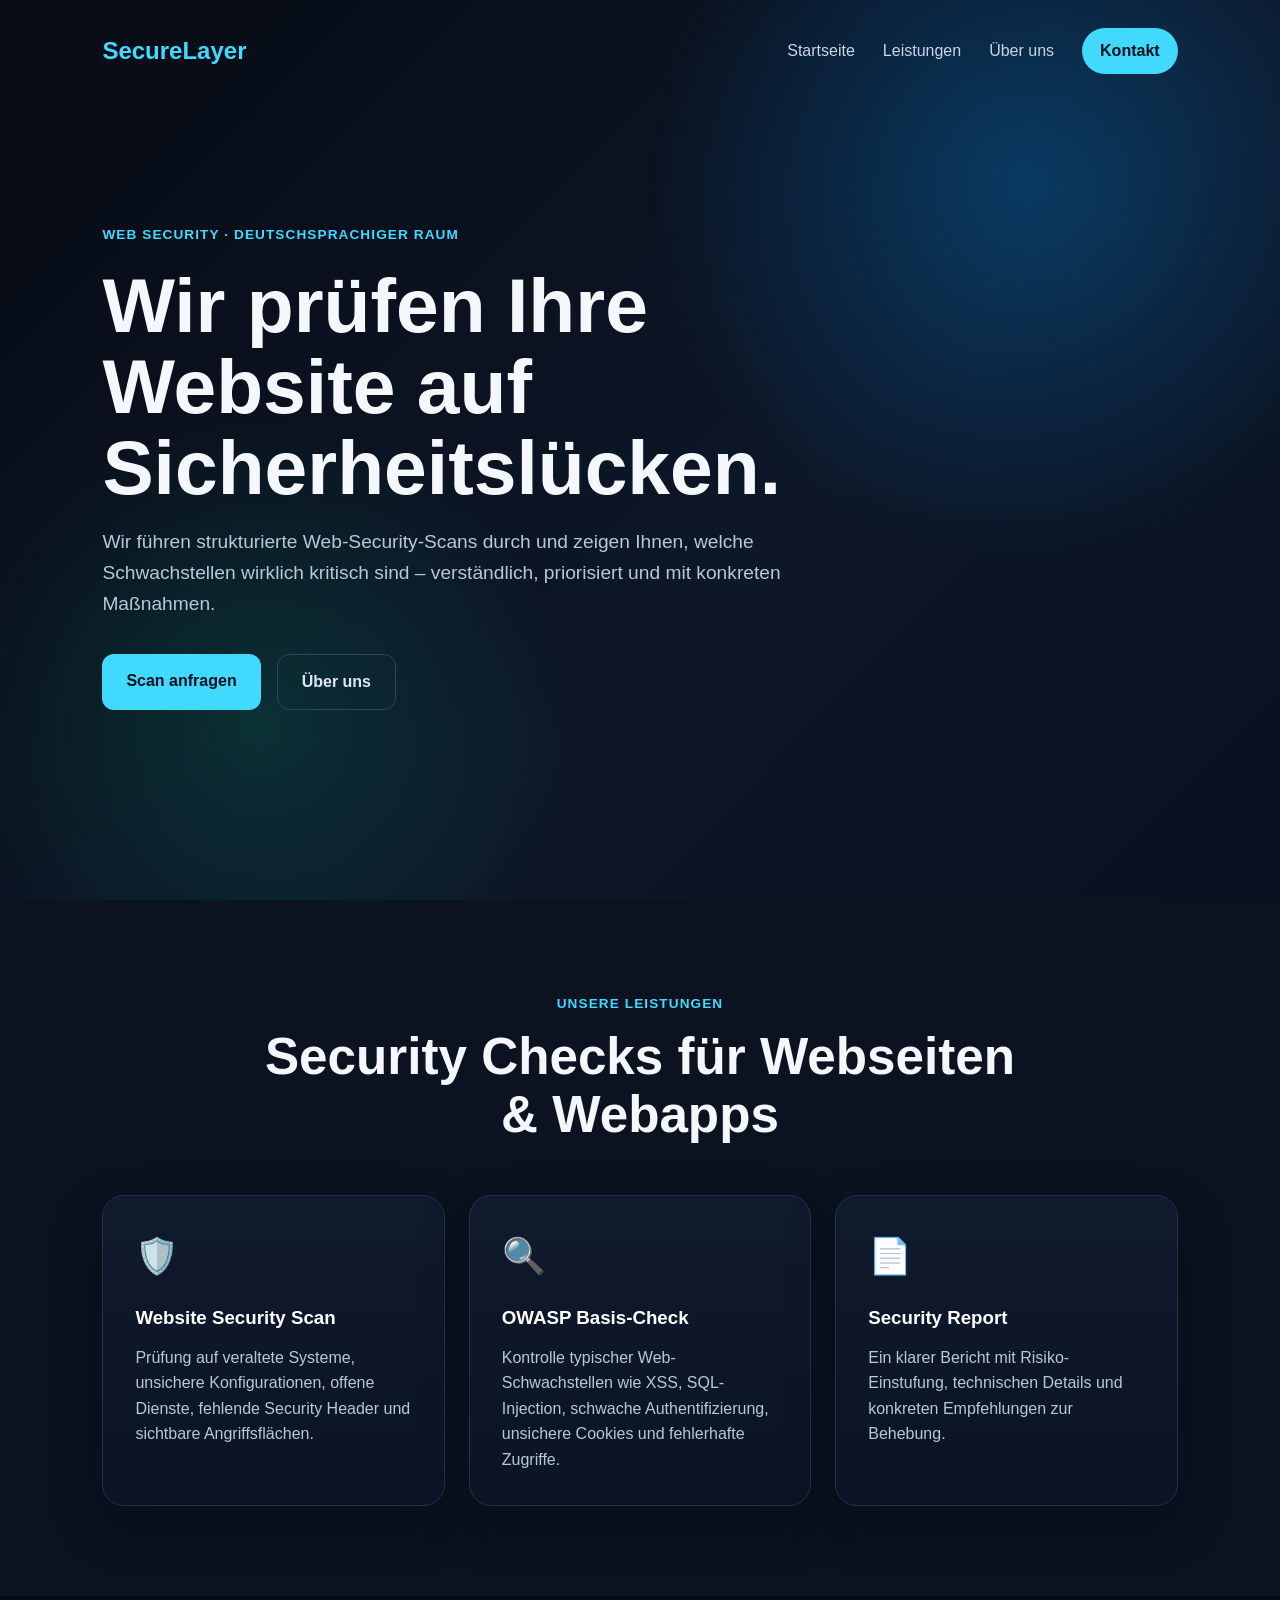
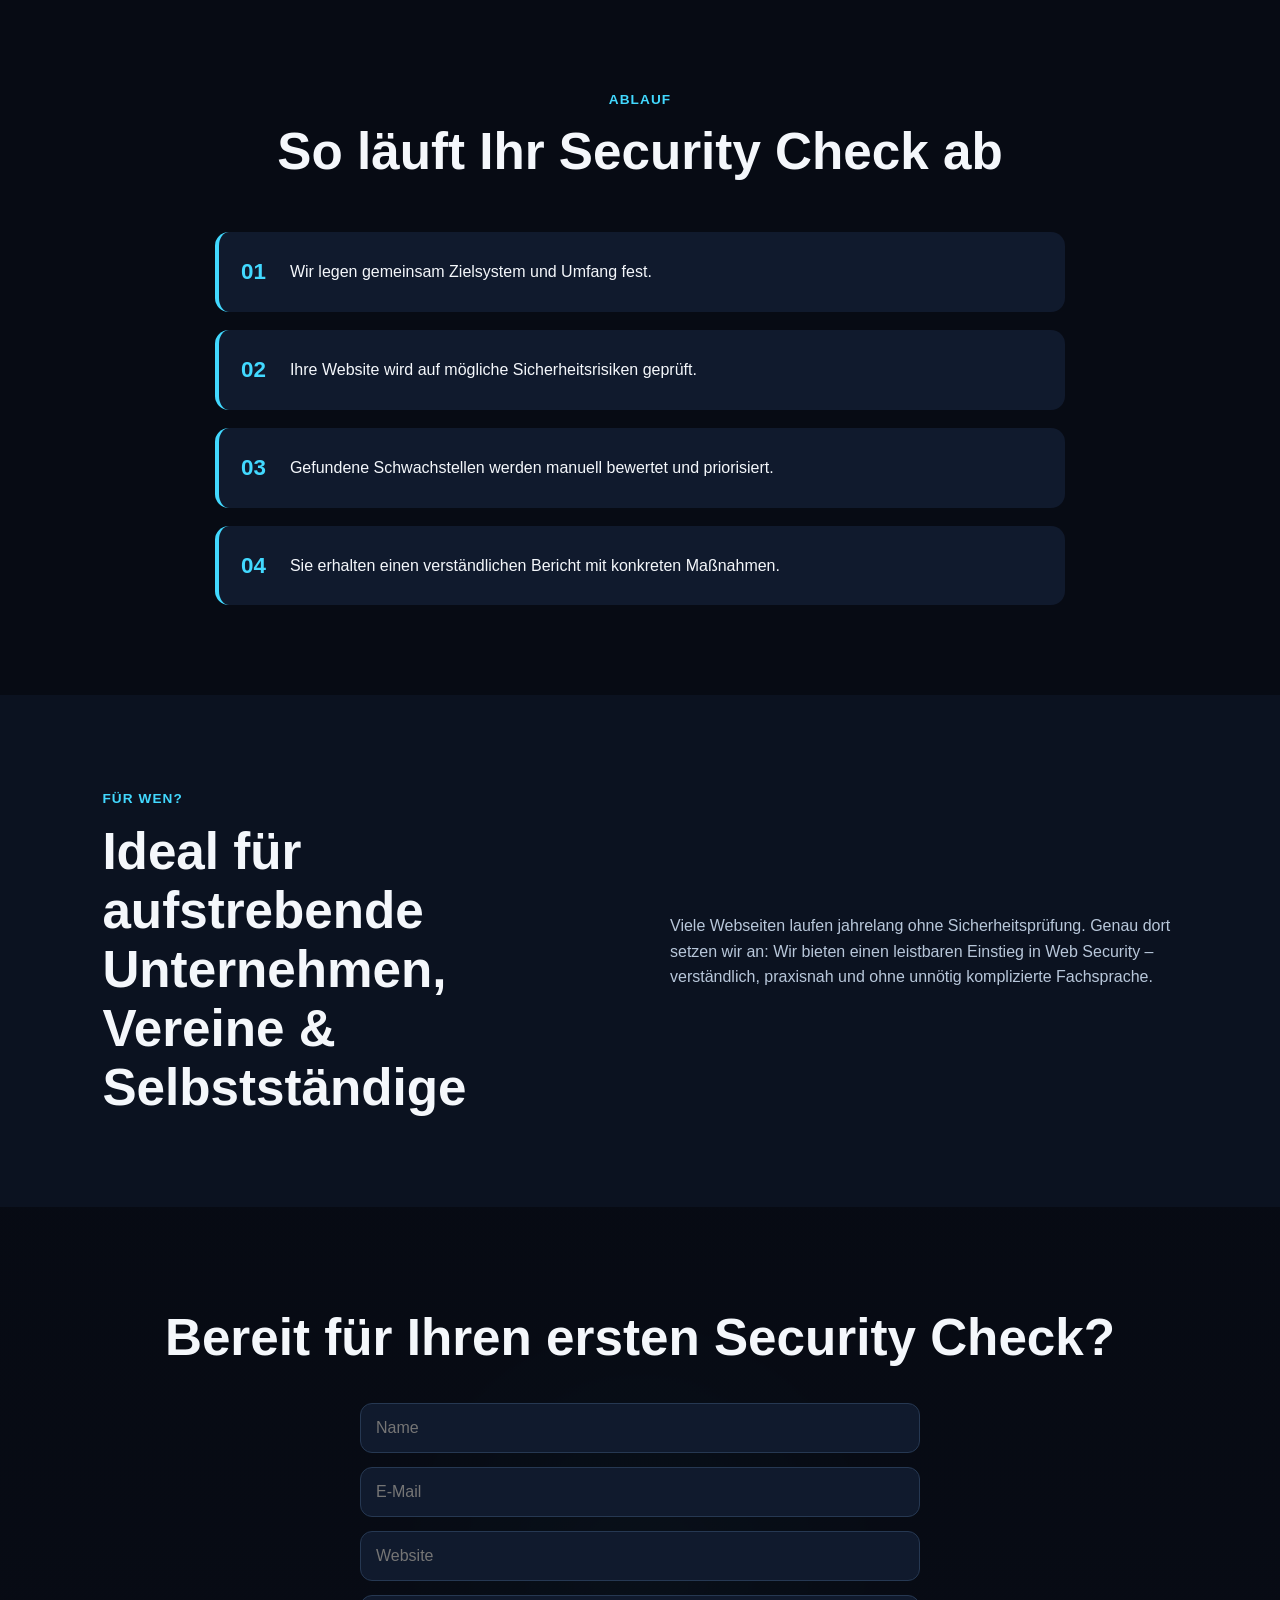
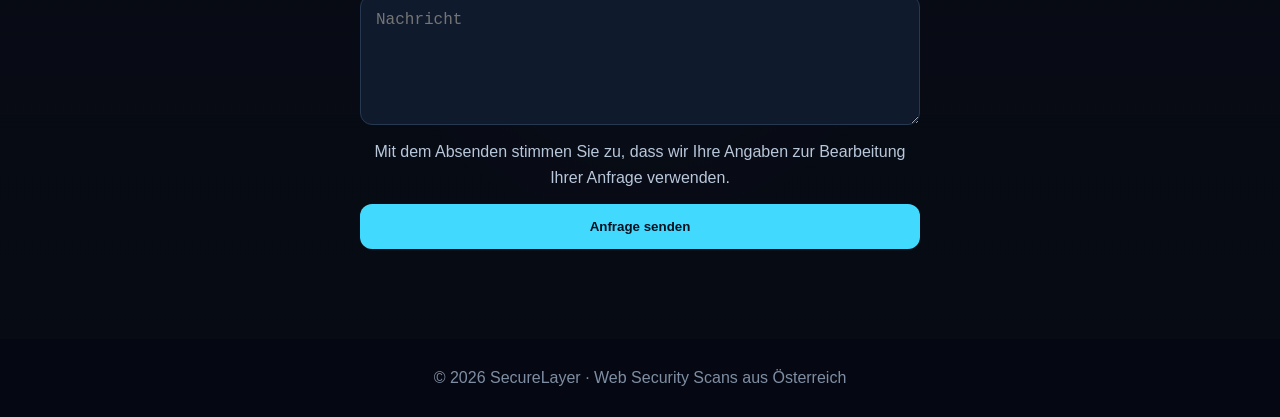
==== commit a636cb89: "feinschliff" ====
--- a/index.html
+++ b/index.html
@@ -20,6 +20,7 @@
     </button>
 
     <div class="nav-links">
+      <a href="index.html">Startseite</a>
       <a href="#leistungen">Leistungen</a>
       <a href="about.html">Über uns</a>
       <a href="#kontakt" class="nav-cta">Kontakt</a>
@@ -135,21 +136,26 @@
       <input type="hidden" name="subject" value="Neue Anfrage über SecureLayer">
       <input type="hidden" name="from_name" value="SecureLayer Kontaktformular">
 
-      <!--Spam-Schutz-->
+      <!-- Spam-Schutz -->
       <input type="checkbox" name="botcheck" class="hidden" style="display: none;">
 
-      <!-- Weiterleitung nach erfolgreichem Absenden -->
-      <input type="hidden" name="redirect" value="https://web3forms.com/success">
+      <!-- Später eigene danke.html verwenden -->
+      <input type="hidden" name="redirect" value="danke.html">
 
-      <input type="text" name="name" placeholder="Name" required>
+      <input type="text" name="name" placeholder="Name" autocomplete="name" required>
 
-      <input type="email" name="email" placeholder="E-Mail" required>
+      <input type="email" name="email" placeholder="E-Mail" autocomplete="email" required>
 
-      <input type="text" name="website" placeholder="Website">
+      <input type="url" name="website" placeholder="Website" inputmode="url" autocomplete="url">
 
       <textarea name="message" placeholder="Nachricht" required></textarea>
 
+      <p class="form-note">
+        Mit dem Absenden stimmen Sie zu, dass wir Ihre Angaben zur Bearbeitung Ihrer Anfrage verwenden.
+      </p>
+
       <button type="submit">Anfrage senden</button>
+      <!--eine danke.html fehlt noch-->
 
     </form>
   </section>
